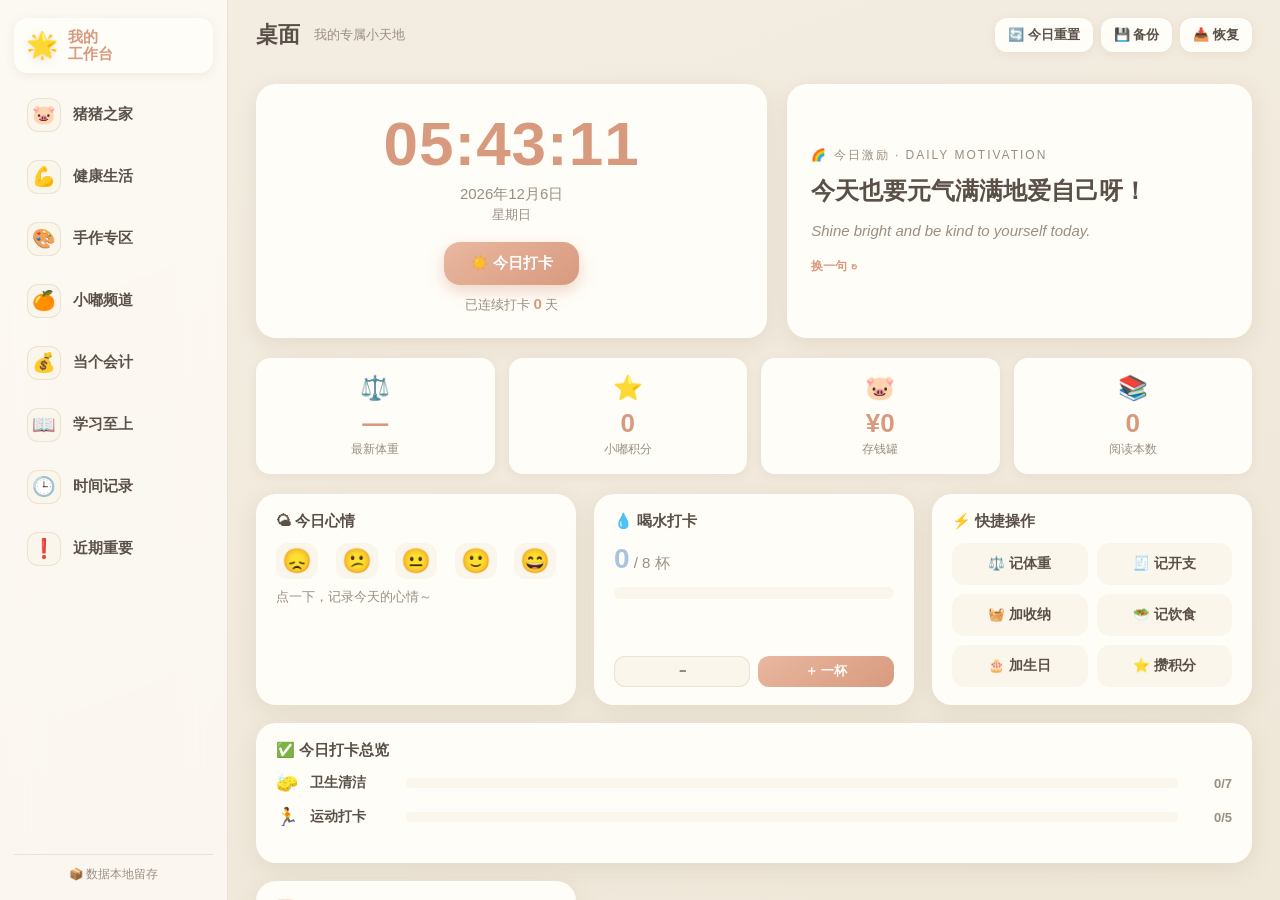
==== my-workbench-single.html @ 73cc26b5 "workbench site: deploy to GitHub Pages" ====
<!DOCTYPE html>
<html lang="zh-CN">
<head>
  <meta charset="UTF-8" />
  <meta name="viewport" content="width=device-width, initial-scale=1.0" />
  <title>我的专属工作台</title>
  <meta name="theme-color" content="#E9B7A0" />
  <meta name="apple-mobile-web-app-capable" content="yes" />
  <meta name="mobile-web-app-capable" content="yes" />
  <meta name="apple-mobile-web-app-status-bar-style" content="default" />
  <meta name="apple-mobile-web-app-title" content="工作台" />
  <link rel="icon" href="[data-uri]" />
  <link rel="apple-touch-icon" href="[data-uri]" />
  <link rel="manifest" href="data:application/manifest+json,%7B%22name%22%3A%20%22%E6%88%91%E7%9A%84%E4%B8%93%E5%B1%9E%E5%B7%A5%E4%BD%9C%E5%8F%B0%22%2C%20%22short_name%22%3A%20%22%E5%B7%A5%E4%BD%9C%E5%8F%B0%22%2C%20%22description%22%3A%20%22%E7%8C%AA%E7%8C%AA%E4%B9%8B%E5%AE%B6%20%C2%B7%20%E5%81%A5%E5%BA%B7%E7%94%9F%E6%B4%BB%20%C2%B7%20%E5%B0%8F%E5%98%9F%E9%A2%91%E9%81%93%20%C2%B7%20%E5%BD%93%E4%B8%AA%E4%BC%9A%E8%AE%A1%20%C2%B7%20%E5%AD%A6%E4%B9%A0%E8%87%B3%E4%B8%8A%20%C2%B7%20%E6%97%B6%E9%97%B4%E8%AE%B0%E5%BD%95%20%C2%B7%20%E8%BF%91%E6%9C%9F%E9%87%8D%E8%A6%81%20%E2%80%94%E2%80%94%20%E4%B8%80%E4%B8%AA%E5%AE%8C%E5%85%A8%E6%9C%AC%E5%9C%B0%E7%95%99%E5%AD%98%E7%9A%84%E7%94%9F%E6%B4%BB%E5%B7%A5%E4%BD%9C%E5%8F%B0%22%2C%20%22lang%22%3A%20%22zh-CN%22%2C%20%22start_url%22%3A%20%22.%2F%22%2C%20%22scope%22%3A%20%22.%2F%22%2C%20%22display%22%3A%20%22standalone%22%2C%20%22background_color%22%3A%20%22%23F3EDE2%22%2C%20%22theme_color%22%3A%20%22%23E9B7A0%22%2C%20%22orientation%22%3A%20%22any%22%2C%20%22icons%22%3A%20%5B%7B%22src%22%3A%20%22data%3Aimage%2Fpng%3Bbase64%2CiVBORw0KGgoAAAANSUhEUgAAAMAAAADACAYAAABS3GwHAAAHLklEQVR4nO3du44cRRTG8TMrS6CRJUu8ABIp2ox4Y0e8hF%2BA1DwATnkBXoKI2DGZRYrECyAhoRWOlsD00tvbl7qcrqpzzv8XcVnPdHd9X1VNz%2Bz4IoO5%2F%2FD%2Bofcx4FzX27tL72OYdD0Qwg6RvoVo%2FsSEHntal6HZkxF85GpRhtOfgOCj1plFOO2BCT60nVEE9Qck%2BDibZhFutB5IhPCjDc2cqTSJ4KOX2tWgegUg%2FOipNn9VBSD8GEFNDosLQPgxktI8FhWA8GNEJbnMLgDhx8hy85lVAMIPC3JymlwAwg9LUvOaVADCD4tScntYAMIPy47yq%2FpRCMCa3QIw%2B8ODvRxvFoDww5OtPLMFQmirBWD2h0druWYFQGjPCsDsD8%2BW%2BWYFQGhPCsDsjwjmOWcFQGiPBWD2RyRT3lkBEBoFQGgXEbY%2FiIsVAKFRAIRGARAaBUBoN7wARmSsAAiNAiA0CoDQKABCowAIjQIgNAqA0ChApct9zOf2ggJUGCGAIxyDZRSg0Dx4PULY%2B%2Fm9oAAFRgzciMdkAQXINHLQRj62UVGADBYCZuEYR0IBElzuj4PVMngpx0IR0rzofQCj0whS6WM8XOuft%2FYxvKMAO0qCqznzrj1WbqApwT62QBt6h1%2FzOdgObaMAKzwGxuM5aaAAC56D4vncSlGAmQgBiXCOOSjAfyIFI9K5HqEAEjMQEc95TfgCRA5C5HOfhH0fgMH%2FZLoOUd8rCLkCEP7nol6TcAWIOtApIl6bUAWIOMC5ol2jMAWINrA1Il2rEAWINKBaolwz9wWIMpBniHDtXBcgwgCezfs1dFsA7wPXkudr6bIAngesF6%2FX1NU7wV4HaRQe3zV2swIQ%2FnY8XWsXBfA0IFZ4uebmC%2BBlICzycO1NF8DDAFhnfQzMFsD6hffE8liYvQu0difC8kBYwl0gwAk3BWD2b8fTtXZTAKCEiwJ4mpGs8HLNXRQAKGW%2BAF5mIos8XHvzBQBqUACEZroAHpZg66yPgekCALUoAEIzWwDrS68nlsfCbAEADWY%2FDdram3c%2FPP7zT2%2B%2F73gk2ywc42gu9x%2FeP%2FQ%2BiFwtl9x5qJZGCdkox2jxY9JsgRAaBdixN7Om%2FP8WLBzjyCgAQqMACM1cAVq%2BAD56ATnCi%2BCRjtHi%2BwHmCgBoMncbtNcsY%2BEe%2BwjHaO1WKAWAKmsFYAuE0CgAQqMACI0CIDQKgNAoAEKjAAiNAiA0CoDQKABCowAIzVwBrH3WJBKLY2OuAIAmvhalkb9%2B%2BzXr5199%2Fc1JR4I5CnCS3MAf%2FXkKcQ4KoKg29KmPTRn0mPuFmMlIvxhzZvD3jFQEiy%2BARVgBqvQK%2FvL5RyqCNdwFKtQ7%2FHMjHYs1ZrdAIuXboI9%2F%2FP527b9%2F9uVX747%2B7OhhS1kNas5%2FjdXtj0iwAmwN%2FNJWEEYP%2F2SrBLXnv4UCdJJagNSBX5oHwUr4J%2FMSaJz%2FHssFMP0aIOXClw7%2B%2FM9aC7%2FI%2F8escf57LIdfhLtAqn78%2BZcn%2F%2F7dt6%2BHflwY3wKJ7G%2BDama%2FuX%2F%2B%2FnN3K7AM6FJpYGsf9%2FOXX6ic%2F95WyPoKYHoLJNJ%2FAI5CmvozrR5XU%2B9rr8F8AYAaLgrQaybKmYFH%2BFlNHmZ%2FEScF2FL6xs7c0f5%2FZBrHrnENR%2BamAF5mJAs8XWs3BdhSM4NZnv0nNefgffYXcXAbdEnjtug08ClvgKXuwXNvhWo%2B7vSusMZHITzN%2FiIO3wh7uG6XYBpY7Q%2BDWVF7%2Ft7CL%2BJwBRDR%2FWUZjVWg1xthIrq%2FK0ABDNEqQc7ngEb8KIRWATyGX8RxAUT6lGAkhP%2BY67tAngeuFe%2FX0HUBRHQG0OLv3Gocs%2FfwiwQogBZLJbB0rL2FKIDWTGYhWOz787h%2BEbzU%2BvZoS9zuLBNiBZhoDuxIqwHhLxdqBZhof6ucl2%2BGixZ%2BkaAFmFgtAsHXE7oAIud9x6h2Gc7ackUOvwgFEJE2X7Q74t8PED38IhTg0UjfNt0C4f%2FE3cehS02B8F4Egv9UqNugKTwHxPO5lWIFWOFtNSD42yjADutFIPjHKEACa0Ug%2BOkoQIbRi0Dw81GAAvOg9S4Doa9DASotA3h2IQi8LgqgbC2gpaUg7OejAA0Q5HHdXG%2FvLr0PAuiFd4IRGgVAaBQAod2IiPA6ABFdb%2B8urAAIjQIgtMcCsA1CJFPeWQEQGgVAaE8KwDYIEcxzzgqA0J4VgFUAni3zzQqA0FYLwCoAj9ZyzQqA0DYLwCoAT7byvLsCUAJ4sJdjtkBw7WgSPywAqwA8S1oBKAEsSslt8haIEsCS1LxmvQagBLAgJ6fZL4IpAUaWm8%2Biu0CUACMqyWXxbVBKgJGU5rHqfQBKgBHU5FAlwPxNk%2BhBYwJWncEpAlrR2n2ofhSCLRFa0MzZaYFlNYC2MybY02dsioBaZ%2B4smm1ZKAJytdhSN9%2BzUwTsaf06suuLVsoAkb43T%2F4FhmOag%2Fd0eDwAAAAASUVORK5CYII%3D%22%2C%20%22sizes%22%3A%20%22192x192%22%2C%20%22type%22%3A%20%22image%2Fpng%22%2C%20%22purpose%22%3A%20%22any%22%7D%2C%20%7B%22src%22%3A%20%22data%3Aimage%2Fpng%3Bbase64%2CiVBORw0KGgoAAAANSUhEUgAAAgAAAAIACAYAAAD0eNT6AAAVmUlEQVR4nO3dO46lx3kG4GqCgIyBAQLegAClBDPGjBVpE96AUnoBZuoNeBOOHE%2BsbKBUgDYgQIDRsKJ2QB%2FyTM%2B5%2FJe6ft%2FzpJSm%2F1vV%2B1b9p%2Fu8FKb0%2Bunj2%2BhjAKjhw3c%2FvIw%2BBr7kpgwk5AEUhFFc9A4EPcA%2BSkF7LnADAh%2BgLoWgPhe0EqEP0I9CcJ4LeJDAB5iDMnCMi7aD0AeYmzKwnQu1geAHWI8y8JiLc4fQB4hDGfiSC%2FKO4AeISxH4lQvx%2FwQ%2FQB6KQPICIPQBcstcBFKeuOAH4FrGIpDuhIU%2FAPdkKgJpTlTwA7BVhiIQ%2FgQFPwBHRS4CYU9M8ANQQ9QSEPKkhD8AtUUrAqFORvAD0FqUIvDV6AOoRfgD0EOUvFm%2BxUS5EQCsZ%2BXdgKV3AIQ%2FACOtnEPLFoCVLzoAcayaR8ttXax6oQGIb6VXAkvtAAh%2FAGa2Uk4tUwBWuqgA5LVKXk2%2FVbHKhQSAa7O%2FDpj64IQ%2FAKubtQhM%2BwpA%2BAMQwax5NmUBmPViAcARM%2BbadAVgxosEAGfNlm9TFYDZLg4A1DRTzk1TAGa6KADQyix5N0UBmOViAEAPM%2BTe8AIww0UAgN5G59%2FQAjD65AFgpJE5OKwACH8AGJeHQwqA8AeAX43Ixe4FQPgDwJd652PXAiD8AeC%2BnjnZrQAIfwCYx%2FBfAwQAftVrwdylAFj9A8B2PXKzeQEQ%2FgCwX%2Bv8bFoAhD8AHNcyR30GAAASalYArP4B4LxWedqkAAh%2FAKinRa5WLwDCHwDqq52vPgMAAAlVLQBW%2FwDQTs2crVYAhD8AtFcrb70CAICEqhQAq38A6KdG7p4uAMIfAPo7m79eAQBAQqcKgNU%2FAIxzJoftAABAQocLgNU%2FAIx3NI%2FtAABAQocKgNU%2FAMzjSC7vLgDCHwDW5xUAAASwd4G%2BqwBY%2FQNADHYAACCIPQt1BQAAEtpcAGz%2FA8D8tua1HQAASGhTAbD6B4B1bMltOwAAkNDTAmD1DwDreZbfdgAAICEFAAASelgAbP8DwLoe5bgdAABI6G4BsPoHgPXdy3M7AACQkAIAAAndLAC2%2FwEgjlu5bgcAABJSAAAgIQUAABL6ogB4%2Fw8A8bzPdzsAAJCQAgAACX1WAGz%2FA0Bc1zlvBwAAElIAACAhBQAAEvqlAHj%[base64]%2FXGupQAOAkgdSfaw7nKQBw0Mvr8yASVMdtubauLxynAMABgmce7gUcowDATgJnPu4J7KcAwA6CZl7uDeyjAMBGRwNGMO3nWkN7CgBsIFjW4V7BNgoAPCFQ1uOewXMKADwgSNbl3sFjCgDcUTNAhNF2rjv0oQDADYIjDvcSblMA4B2BEY97Cl9SAOCKoIjLvYXPKQBQ%2BvxdeQH0XI974D7AzxQA0hMI%2BbjnoACQnCDIy70nu69HHwCMEjEAWp%2FT24e2%2F35vL6%2Fxzgm2UgBIaVT4nw2c0aXl2c9f8dyUALJSAEhndIhuscIx3nLvuGcPWCWAjBQAUpkxWGc8ptpuneNsgasEkI0CQBqzBO0sxzHajNdBCSATvwVACjOGDXPyrJCFAkB4JnT28syQgQJAaCZyjvLsEJ0CQFgmcM7yDBGZDwESjkmbmi7Pkw8HEo0dAEIR%2FrTi2SIaBYAwTNC05hkjEgWAEEzM9OJZIwoFgOWZkOnNM0cECgBLMxEzimeP1SkALMsEzGieQVamALAkEy%2Bz8CyyKgWA5ZhwmY1nkhUpACzFRMusPJusRgFgGSZYZucZZSUKAEswsbIKzyqr8F0ATM1kyop8fwArsAPAtIQ%2Fq%2FMMMzMFgCmZOInCs8ysFACmY8IkGs80M1IAmIqJkqg828xGAWAaJkii84wzEwWAKZgYycKzziwUAIYzIZKNZ54ZKAAMZSIkK88%2BoykADGMCJDtjgJEUAIYw8cHPjAVGUQDozoQHnzMmGMF3AdCNSQ7u8%2F0B9GYHgC6EP2xjrNCLAkBzJjTYx5ihBwWApkxkcIyxQ2sKAM2YwOAcY4iWFACaMHFBHcYSrSgAVGfCgrqMKVpQAKjKRAVtGFvUpgBQjQkK2jLGqEkBoAoTE%2FRhrFGLAsBpJiToy5ijBgWAU0xEMIaxx1m%2BC4BDTD4wnu8P4Aw7AOwm%2FGEuxiRHKADsYqKBORmb7KUAsJkJBuZmjLKHAsAmJhZYg7HKVgoAT5lQYC3GLFsoADxkIoE1Gbs8owBwlwkE1mYM84gCwE0mDojBWOYeBYAvmDAgFmOaWxQAPmOigJiMbd5TAPiFCQJiM8a55rsAMClAIr4%2FgAs7AMkJf8jJ2EcBSMwEALmZA3JTAJIy8IFSzAWZKQAJGfDANXNCTgpAMgY6cIu5IR%2B%2FBZDMmU%2F%2BmiBgfj7dz1Z2AAAgIQWATaz%[base64]%2F9%2B97%2F954%2F%2F1vFI2Mu9g%2B1eXj99fBt9ELRnW%2B%2B5R%2BHxnjCZi3tX19uH0UdAD14BJCD8n9sTIEf%2B97Tj3tVnzsjBDkACBvN9NcLAinIM964tuwDx2QEAgIQUANKqtRVsS7k%2F9w7OUwCCs%2F1%2FW%2B2JX5D04971Ye6ITwEAgIQUANJpteKzkmzPvYN6FAAASEgBCMw7POAMc0hsCgAAJKQAAEBCCgAAJKQAAEBCCgDptPr77%2F6ufHvuHdSjAATl07tADeaSuBQAUqq94rOC7Me9gzoUANKqNfELkP7cOzhPAQCAhF5eP318G30Q1Oe93T5H%[base64]%2FuAGowl8SlAABAQgoAACSkAABAQl%2BPPgCgvr%2F%2F%2BU9V%2F71vvv2%2B6r8HjKcAwKJqh%2FzRn6UcwJpeXj99fBt9ELTz8jr6CKihZ9jXoBTE4DcAYrMDABNaLfDfe3%2F8CgHMRwGASawe%2Bo9cn5syAHNQAGCgyKF%2FjzIAc%2FAZgAR8DmAuGUN%2FC2VgLt7%2Fx2cHADoR%2FI9dro8iAH0oANCY4N9HEYA%2BFABoRPCfowhAWz4DkITPAfQj%2BNtQBPrx%2Fj8HOwBQieBvy44A1OXLgKAC4d%2BPaw112AGAE4TRGHYD4Dw7AEl4p1ef8B%2FPPajPXJGHAgAHCJ55uBdwjFcATOkff%2F3Lj1v%2Bd7%2F57e9%2Ban0s14TNnEa9Epj1OYUt%2FBpgMrP%2BOuDWifSZlhOt8F9DyxKwwnN6hu3%2FXBSAZGYqALUm03tqTrLCfy01S8BKz%2BlZCkAuPgPAEK0n1Zo%2FQ%2Fivp9Y9W%2Bk5hb3sACQ0chdg1GR3dJUl%2FNd2dCdgtee0Bqv%2FfOwA0M3Ilc6Rny3813fkHq72nMJRCgBdzDCx7TkG4R%2FHnnu52nMKZygACfXe6ptpQpvpWJjLTM9G72Ox%2FZ%2BTAkBTM02qF8%2BOyeo%2Fnmf3dMXnFM5SAGhm5gns3rEJ%2F7ju3dsVn1OoQQFIqvWW3woT1%2FtjFP7xvb%2FHKz6ntdn%2Bz8ufAoZB%2FuO%2F%2Fvvhf%2F%2FjH37f6UjaynKesBp%2FByC5Fn8TYIVV1bXf%2FPZ3P%2FVa%2FT8Lw3tWC8nZz%2FObb79f8jmt%2FW9a%2FefmFQB0cjQUz%2F5%2Fe8tynrA6OwDJ1d4BWG1VdfG%2F%2F%2FO3Zn%2BBrXaozbobsNJ5%2FtM%2F%2F8uSz2ntXQA7ALnZAUjOBNBWixXtjKvkLOcZibGPAgCNtAywmcIxy3lCNAoAVgIN9AiuGcIxy3lGY8xTigIAACkpAJRSrAhq6rliHbk6znKe0RjrXCgAUNGIoPIzgSMUAH5hZQCxGeNcUwCoqsVfK2ut5d8AYE4r3vMVxxZzUwD4jBXCcd7Hx%2F7ZqzO2eU8BoLqVViorrgSpY6V7v9KYYh0KAF%2BwUoBYjGluUQBoYoUVy0orQNpY4RlYYSyxJgWAm2qsGGaeuFaY%2BOlj5mehxhiy%2BuceBYC7opaAGY%2BJsWZ8JoQ%2FrSkANDfT5DrTsTCXmZ6NmY6FuBQAHqq1gphhQpvhGJjbDM9IrWOw%2BucZBYBuRk6uPX72H%2F%2Fw%2B9Y%2FYoqfHf08oz%2BncPH16ANgfm8fSnl5rfNvXSa4f%2Fz1Lz%2FW%2BRe3%2FTzYY%2FXn1OqfLewAsEntCaVHMD%2F6Gd98%2B33rH88iHj0Lo5%2FTI4Q%2FW728fvr4NvogWEOtXYBbaq209kymf%2F%2Fzn2r8yC%2F0%2FnO1o7bko5znnjI44jndSwFgKwWAXVqWgGtbJ9ozE2mrAlBKv3Ac%2BT6%2BlBjneWY3qMdzuofwZw%2BfAWCXmp8HeMS7e1Yw03Mq%2FNnLZwBIq%2BXnAHqszEev%2Fnsdw6yrf1idAsBuVhrbtAyuGcL%2FIst5zsyY5AgFgEOiTDitV4AtAmzGUFzxPKOs%2FqOMRfrzIUAO6%2FWBwNZafhjw2tkPzM0Y%2FLescp4KANnZAeCwKBNPryA4E2yrhH8pa5yn8Ac7AFQQYSeg1y7AtWcr5ZVC%2F5EZzzNCARD%2BnKUAUIUSwCqEP%2FzMKwAASEgBoIoIK5IIK0Mei3CPI4w15qAAUE2EiSlCQHBbhHsbYYwxDwWAqiJMUBGCgs9FuKcRxhZzUQCozkQFdRlTtKAA0MTqE1aEFSM%2FW%2F1erj6WmJcCAHesHhy4h%[base64]%2FKUIf%2BagADCNiCWgFEXgqIjBX4rwZx4KAFOJWgJKUQS2ihr8pQh%2F5qIAMCVFIB%2FBD30pAEwrcgm4yF4GIof%2BhfBnVgoAU8tQAi6ylIEMoX8h%2FJmZAsD0MpWAi2hlIFPoXwh%2FZqcAsISMJeDaaoUgY%2BBfE%2F6sQAFgKdmLwLVZSkH2sL8m%2BFmJAsBylIDnapcDIf%2Bc8Gc1CgBLUgKYifBnRV%2BPPgA44jLhKgKMJPhZmW8DZGkmYEbx7LE6OwAsz24APQl%2BorADQBgmZlrzjBGJHQBCsRtAC4KfiOwAEJIJm1o8S0RlB4Cw7AZwhuAnOgWA8BQB9hD8ZOEVAGmY2HnGM0ImdgBIxW4Atwh%2BMlIASEkRoBTBT24KAKkpAjkJflAAoJSiCGQh%2BOFXCgBcUQRiEvzwJQUAbrgODGVgTUIfHlMA4Am7AmsR%2FLCNAgAb2RWYl9CH%2FRQAOMCuwBwEPxynAMAJdgX6E%2FpQhwIAlSgD7Qh9qE8BgAaUgfOEPrT1Ukopr58%2Bvo0%2BEMhCIbhN4ENfdgCgs%[base64]%[base64]%2BTHQAlAADqaZGrzV4BKAEAcF6rPPUZAACYVMvFdNMCYBcAAObUfAdACQCA%2FVrnZ5dXAEoAAGzXIze7fQZACQCA53rlpQ8BAsAkei6WuxYAuwAAMIfuOwBKAAB8qXc%2BDnkFoAQAwK9G5OKwzwAoAQAwLg%2BHfghQCQAgs5E5OPy3AJQAADIanX%2FDC0Ap4y8CAPQ0Q%2B5NUQBKmeNiAEBrs%2BTdNAWglHkuCgC0MFPOTVUASpnr4gBALbPl23QFoJT5LhIAnDFjrk13QNdeP318G30MAHDUjMF%2FMe2BXVMEAFjNzOFfyqSvAN6b%2FSICwLUVcmuJAlDKGhcTAFbJqyUO8prXAQDMaJXgv1jqYK8pAgDMYrXwL2WhVwDvrXixAYhn1Txa8qCv2QkAYIRVg%2F9i6YO%2FpggA0Mvq4V9KoAJQihIAQFsRgv8izIlcUwQAqC1S%2BJcStACUogQAUEe04L8IeVLXFAEAjooa%2FqUkKAAXigAAW0UO%2FovwJ%2FieIgDAPRmC%2FyLNib6nCABwkSn4L9Kd8HuKAEBeGYP%2FIu2Jv6cIAOSROfgv0l%2BA9xQBgLgE%2F69ciDsUAYAYhP5tLsoGygDAegT%2FYy7ODooAwNyE%2FnYu1EHKAMAchP4xLlolCgFAP0L%2FPBewAWUAoC6BX58L2oFCALCPwG%2FPBR5IMQAQ9qP8H2PtrLP%2Fc4C1AAAAAElFTkSuQmCC%22%2C%20%22sizes%22%3A%20%22512x512%22%2C%20%22type%22%3A%20%22image%2Fpng%22%2C%20%22purpose%22%3A%20%22any%22%7D%2C%20%7B%22src%22%3A%20%22data%3Aimage%2Fpng%3Bbase64%2CiVBORw0KGgoAAAANSUhEUgAAAgAAAAIACAYAAAD0eNT6AAASNElEQVR4nO3dP47kyJnGYZbQgBaNBQbQBQTIHXcOIUuX2AvIHR1A4%2B4FdAlZa7ctryFXgC4gQMCisLJKRiNns6vzD5MZQUZ87%[base64]%2Bdn6%2BcJ2AgA2MHjG4VzANgIAHmTgjMc5gccJAHiAQTMu5wYeIwBgpa0DxmB6nJ819CcAYAWDZR7OFawjAOAOA2U%2BzhncJwDgBoNkXs4d3CYA4IqWA8QwWs%2FPHfYhAOACg6MO5xIuEwDwjoFRj3MK3xIAcMagqMu5ha8JAFj2%2Bb3yBtB9e5wD5wG%2BEADEMxDyOOcgAAhnEORy7kn34egDgKNUHAC9X9Pbx75ff28vr%2FVeE6wlAIh01PB%2FduAcHS33vv%2BMr00EkEoAEOfoIbrGDMd4ybXjHn3AigASCQCijDhYRzym1i69xtEGrgggjQAgxiiDdpTjONqIPwcRQBL%2FCoAIIw4bxuRaIYUAoDwLOo9yzZBAAFCahZytXDtUJwAoywLOs1xDVOZDgJRj0aal0%2FXkw4FUYweAUgx%2FenFtUY0AoAwLNL25xqhEAFCChZm9uNaoQgAwPQsye3PNUYEAYGoWYo7i2mN2AoBpWYA5mmuQmQkApmThZRSuRWYlAJiOBZfRuCaZkQBgKhZaRuXaZDYCgGlYYBmda5SZCACmYGFlFq5VZuFvATA0iykz8vcDmIEdAIZl%2BDM71zAjEwAMycJJFa5lRiUAGI4Fk2pc04xIADAUCyVVubYZjQBgGBZIqnONMxIBwBAsjKRwrTMKAcDhLIikcc0zAgHAoSyEpHLtczQBwGEsgKRzD3AkAcAhLHzwhXuBowgAdmfBg6%2B5JziCvwXAbixycJ2%2FH8De7ACwC8Mf1nGvsBcBQHcWNHiMe4Y9CAC6spDBNu4dehMAdGMBg%2Be4h%2BhJANCFhQvacC%2FRiwCgOQsWtOWeogcBQFMWKujDvUVrAoBmLFDQl3uMlgQATViYYB%2FuNVoRADzNggT7cs%2FRggDgKRYiOIZ7j2f5WwBsYvGB4%2Fn7ATzDDgAPM%2FxhLO5JthAAPMRCA2Nyb%2FIoAcBqFhgYm3uURwgAVrGwwBzcq6wlALjLggJzcc%2ByhgDgJgsJzMm9yz0CgKssIDA39zC3CAAusnBADe5lrhEAfMOCAbW4p7lEAPAVCwXU5N7mPQHAzywQUJt7nHP%2BFgAWBQji7wdwYgcgnOEPmdz7CIBgFgDIZg3IJgBCufGBZbEWJBMAgdzwwDlrQiYBEMaNDlxibcjjXwGEeeaTvxYIGJ9P97OWHQAACCQAWMXTP8zBvcpaAoC7LCgwF%[base64]%2BCcNSGTAACAQAIAAAIJgDC2%2BoBLrA15BAAABBIAABBIAASxxQfcYo3IIgAAIJAAAIBAAiCErT1gDWtFDgEAAIE%2BHH0AMJr%2F%2BumPV%2F%2Fbn378w45HwqOcO1jv5fXzp7ejD4L%2BbOvdd2t4vGeYjMW5a%2Bvt49FHwB68BRDA8L%2FvkQGy5X9PP85de9aMDHYAAriZr2sxDDxRHsO568suQH12AAAgkAAgVqutYFvK%2B3Pu4HkCoDjb%2F5e1XvgNkv04d%2FuwdtQnAAAgkAAgTq8nPk%2BS%2FTl30I4AAIBAAqAw7%2BEBz7CG1CYAACCQAACAQAIAAAIJAAAIJACI0%2Bv3v%2Fu98v05d9COACjKp3eBFqwldQkAIrV%2B4vMEuR%2FnDtoQAMRqtfAbIPtz7uB5AgAAAr28fv70dvRB0J737R6z5XfBe3ocg3PX39vHo4%2BAHuwAwPL4QDBAxuHcwTZ2AIqyA7DdrSdKw2Nszl0fdgBqEgBFCQCgFQFQk7cAACCQACjI0z%2FQkjWlJgEAAIEEAAAEEgAAEEgAAEAgAQAAgQQAAAQSAAAQSAAAQCABAACBBAAABBIAABBIAABAIAEAAIEEAAAEEgAAEEgAAEAgAQAAgQQAAAQSAAAQSAAAQCABAACBBAAABBIABb19PPoIgEqsKTUJAAAIJAAAIJAAAIBAAgAAAgkAAAgkAAAgkAAAgEACAAACCYCi%2FOIOoAVrSV0CAAACCQAACCQAACDQh6MPAGjvn3%2F9S9Ov9933PzT9esDxBABMqvWQ3%2Fq9xAHM6eX186e3ow%2BCfl5ejz4CWthz2LcgCmrwLwBqswMAA5pt4L%2F3%2FvgFAYxHAMAgZh%2F6t5y%2FNjEAYxAAcKDKQ%2F8aMQBj8BmAAD4HMJbEob%2BGGBiL9%2F%2FrswMAOzH4bzv9fIQA7EMAQGcG%2F2OEAOxDAEAnBv9zhAD05TMAIXwOYD8Gfx9CYD%2Fe%2F89gBwAaMfj7siMAbfljQNCA4b8fP2toww4APMEwOobdAHieHYAQ3tNrz%2FA%2FnnPQnrUihwCADQyecTgXsI23ABjSv%2F7%2Btx%2FX%2FO9%2B%2Bevf%2FNT7WM4ZNmM66i2BUa9TWMM%2FAwwz6j8HXLuQ3tNzoTX859AzAma4Tp9h%2Bz%2BLAAgzUgC0WkyvabnIGv5zaRkBM12nzxIAWXwGgEP0XlRbfg%2FDfz6tztlM1yk8yg5AoCN3AY5a7LY%2BZRn%2Bc9u6EzDbddqCp%2F88dgDYzZFPOlu%2Bt%2BE%2Fvy3ncLbrFLYSAOxihIXtkWMw%2FOt45FzOdp3CMwRAoL23%2BkZa0EY6FsYy0rWx97HY%2Fs8kAOhqpEX15N4xefqv5945nfE6hWcJALoZeQG7dmyGf13Xzu2M1ym0IABC9d7ym2Hhen%2BMhn9978%2FxjNdpa7b%2Fc%2FlVwHCQ%2F%2F7z%2F9z877%2F%2F3W93OpK%2BUl4nzMbvAQjX43cCzPBUde6Xv%2F7NT3s9%2Fd8bhtfMNiRHf53fff%2FDlNdp66%2Fp6T%2BbtwBgJ1uH4rP%2F372lvE6YnR2AcK13AGZ7qjr5v%2F%2F9R7ffwNZ6qI26GzDT6%2FyP%2F%2FzVlNdp610AOwDZ7ACEswD01eOJdsSn5JTXWYl7HwEAnfQcYCMNx5TXCdUIADwJdLDH4BphOKa8zmrc8yyLAACASAKAZVk8EbS05xPrkU%2FHKa%2BzGvc6JwIAGjpiUPmewBYCgJ95MoDa3OOcEwA01eO3lfXW83cAMKYZz%2FmM9xZjEwB8xRPCdt6Pr%2F29Z%2Bfe5j0BQHMzPanM%2BCRIGzOd%2B5nuKeYhAPiGJwWoxT3NJQKALmZ4YpnpCZA%2BZrgGZriXmJMA4KIWTwwjL1wzLPzsY%2BRrocU95OmfawQAV1WNgBGPiWONeE0Y%2FvQmAOhupMV1pGNhLCNdGyMdC3UJAG5q9QQxwoI2wjEwthGukVbH4OmfewQAuzlycd3je%2F%2F%2Bd7%2Ft%2FS2G%2BN7VX2f16xROPhx9AIzv7eOyvLy2%2BVqnBe5ff%2F%2Fbj22%2B4rrvB4%2BY%2FTr19M8adgBYpfWCssdgvvU9vvv%2Bh97fnkncuhaOvk63MPxZ6%2BX186e3ow%2BCObTaBbik1ZPWI4vpP%2F%2F6lxbf8ht7%2F7rao7bkq7zOR2LwiOv0UQKAtQQAD%2BkZAefWLrTPLKS9AmBZ9huOR74fvyw1Xuczu0F7XKePMPx5hM8A8JCWnwe4xXv3zGCk69Tw51E%2BA0Csnp8D2OPJ%2FOin%2F72OYdSnf5idAOBhnjTW6Tm4Rhj%2BJymvc2TuSbYQAGxSZcHp%2FQTYY4CNOBRnfJ1Vnv6r3Ivsz4cA2WyvDwT21vPDgOee%2FcDciIP%2FkllepwAgnR0ANquy8Ow1CJ4ZbLMM%2F2WZ43Ua%2FmAHgAYq7ATstQtw7t6T8kxD%2F5YRX2eFADD8eZYAoAkRwCwMf%[base64]%2FM2BZ%2FN2A0VQY%2FMti%2BLMvOwDsqsoCV2XgVFDlXFS5N5iHAGB3VRa6KoNnZlXOQZV7grl4C4DDVHk7YFm8JbC3KoN%2FWQx%2FjmMHgMNUWvgqDaTRVfpZV7oHmI8dAA5XaSdgWewG9FJp8C%2BL4c%2FxBABDqBYByyIEWqk2%2BJfF8GcMAoBhVIyAZRECW1Uc%2FMti%2BDMOAcBQqkbAsgiBtaoO%2FmUx%2FBmLAGBIQiCPwQ%2F7EgAMq3IEnKTHQOWhf2L4MyoBwNASIuAkJQYShv6J4c%2FIBADDS4qAk2oxkDT0Twx%2FRicAmEJiBJybLQgSB%2F45w58ZCACmkh4C50aJgvRhf87gZyYCgOmIgPtax4Ehf5%2Fhz2wEAFMSAYzE8GdGH44%2BANjitOAKAY5k8DMzfw2QqVmAOYprj9nZAWB6dgPYk8FPFXYAKMPCTG%2BuMSqxA0ApdgPoweCnIjsAlGTBphXXElXZAaAsuwE8w%2BCnOgFAeUKARxj8pPAWADEs7NzjGiGJHQCi2A3gEoOfRAKASEKAZTH4ySYAiCYEMhn8IABgWRYhkMLgh%2F8nAOCMEKjJ4IdvCQC44HxgiIE5GfpwmwCAO%2BwKzMXgh3UEAKxkV2Bchj48TgDABnYFxmDww3YCAJ5gV2B%2Fhj60IQCgETHQj6EP7QkA6EAMPM%2FQh74EAHT2fpAJgssMfNiXAICdCYIvDHw4lgCAg10ahNWiwLCH8QgAGNC1gTl6GBj0MA8BABO5N2B7B4IBD3UIACjEgAbW%[base64]%2BjdYGJyUw%2FBYrwAAAABJRU5ErkJggg%3D%3D%22%2C%20%22sizes%22%3A%20%22512x512%22%2C%20%22type%22%3A%20%22image%2Fpng%22%2C%20%22purpose%22%3A%20%22maskable%22%7D%5D%7D" />
  <style>/* ===== 米色 iOS 风格 全局 ===== */
:root{
  --bg:#F3EDE2;
  --bg2:#EFE7D8;
  --card:#FFFDF8;
  --card-soft:#FBF6EC;
  --ink:#5A5048;
  --ink-soft:#9A8E80;
  --line:#ECE3D3;
  --peach:#E9B7A0;
  --peach-deep:#D89A7E;
  --sage:#A9C0A0;
  --pink:#F2C6C2;
  --gold:#E6C277;
  --blue:#A9C4DD;
  --shadow:0 6px 22px rgba(155,134,108,.16);
  --shadow-sm:0 2px 10px rgba(155,134,108,.12);
  --radius:20px;
  --radius-sm:14px;
}
*{box-sizing:border-box;margin:0;padding:0;}
html,body{height:100%;}
body{
  font-family:-apple-system,BlinkMacSystemFont,"PingFang SC","Helvetica Neue","Segoe UI",sans-serif;
  background:linear-gradient(160deg,var(--bg),var(--bg2));
  color:var(--ink);
  -webkit-font-smoothing:antialiased;
  overflow:hidden;
}
button{font-family:inherit;cursor:pointer;border:none;background:none;color:inherit;}
input,textarea,select{font-family:inherit;color:var(--ink);}

.app{display:flex;height:100vh;}

/* ===== 侧边栏 ===== */
.sidebar{
  width:228px;flex-shrink:0;
  background:rgba(255,253,248,.72);
  backdrop-filter:blur(20px);-webkit-backdrop-filter:blur(20px);
  border-right:1px solid var(--line);
  display:flex;flex-direction:column;
  padding:18px 14px;
}
.brand{
  display:flex;align-items:center;gap:10px;
  padding:10px 12px;margin-bottom:14px;
  background:var(--card);border-radius:var(--radius-sm);
  box-shadow:var(--shadow-sm);cursor:pointer;transition:.2s;
}
.brand:hover{transform:translateY(-1px);}
.brand-logo{font-size:26px;filter:drop-shadow(0 2px 4px rgba(0,0,0,.1));}
.brand-text{font-weight:700;font-size:15px;line-height:1.15;color:var(--peach-deep);}

.nav{display:flex;flex-direction:column;gap:6px;flex:1;overflow-y:auto;}
.nav-item{
  display:flex;align-items:center;gap:12px;
  padding:11px 13px;border-radius:14px;
  font-size:14.5px;font-weight:600;color:var(--ink);
  transition:.18s;position:relative;
}
.nav-item .nav-ico{
  width:34px;height:34px;flex-shrink:0;border-radius:11px;
  display:grid;place-items:center;font-size:19px;
  background:var(--card-soft);box-shadow:inset 0 0 0 1px var(--line);
}
.nav-item:hover{background:var(--card);}
.nav-item.active{background:var(--card);box-shadow:var(--shadow-sm);color:var(--peach-deep);}
.nav-item.active .nav-ico{background:linear-gradient(145deg,#FBE3D6,#F6D3C2);box-shadow:0 3px 8px rgba(216,154,126,.3);}
.nav-item .nav-label{flex:1;white-space:nowrap;overflow:hidden;text-overflow:ellipsis;}
.nav-badge{
  position:absolute;top:6px;right:8px;min-width:16px;height:16px;padding:0 4px;
  background:var(--pink);color:#fff;border-radius:9px;font-size:10px;font-weight:700;
  display:grid;place-items:center;
}
.sidebar-footer{margin-top:10px;padding-top:12px;border-top:1px solid var(--line);}
.data-tip{font-size:11.5px;color:var(--ink-soft);text-align:center;}

/* ===== 主区 ===== */
.main{flex:1;display:flex;flex-direction:column;min-width:0;}
.topbar{
  display:flex;align-items:center;gap:14px;
  padding:18px 28px;
}
.topbar-title{font-size:22px;font-weight:750;color:var(--ink);}
.topbar-sub{font-size:13px;color:var(--ink-soft);}
.topbar-actions{margin-left:auto;display:flex;gap:8px;}
.icon-btn{
  padding:8px 13px;border-radius:12px;font-size:13px;font-weight:600;
  background:var(--card);box-shadow:var(--shadow-sm);transition:.18s;
}
.icon-btn:hover{transform:translateY(-1px);box-shadow:var(--shadow);}

.content{flex:1;overflow-y:auto;padding:6px 28px 36px;}

/* ===== 桌面首页 ===== */
.home-grid{display:grid;grid-template-columns:1.1fr 1fr;gap:20px;margin-top:8px;}
.home-card{
  background:var(--card);border-radius:var(--radius);box-shadow:var(--shadow);
  padding:24px;
}
.clock-card{display:flex;flex-direction:column;justify-content:center;align-items:center;text-align:center;}
.clock-time{font-size:62px;font-weight:800;letter-spacing:1px;color:var(--peach-deep);font-variant-numeric:tabular-nums;}
.clock-date{font-size:15px;color:var(--ink-soft);margin-top:6px;}
.clock-week{font-size:13px;color:var(--ink-soft);margin-top:2px;}
.checkin-area{margin-top:18px;display:flex;flex-direction:column;align-items:center;gap:10px;}
.checkin-btn{
  padding:12px 26px;border-radius:16px;font-size:15px;font-weight:700;color:#fff;
  background:linear-gradient(145deg,var(--peach),var(--peach-deep));
  box-shadow:0 6px 16px rgba(216,154,126,.4);transition:.2s;
}
.checkin-btn:hover{transform:translateY(-2px);}
.checkin-btn.done{background:linear-gradient(145deg,var(--sage),#8Fae84);box-shadow:0 6px 16px rgba(143,174,132,.4);}
.streak{font-size:13px;color:var(--ink-soft);}
.streak b{color:var(--peach-deep);font-size:15px;}

.quote-card{display:flex;flex-direction:column;justify-content:center;}
.quote-tag{font-size:12px;color:var(--ink-soft);letter-spacing:2px;margin-bottom:10px;}
.quote-zh{font-size:24px;font-weight:750;line-height:1.4;color:var(--ink);}
.quote-en{font-size:15px;color:var(--ink-soft);margin-top:12px;font-style:italic;line-height:1.5;}
.quote-change{margin-top:16px;align-self:flex-start;font-size:12px;color:var(--peach-deep);font-weight:600;}

.home-stats{display:grid;grid-template-columns:repeat(4,1fr);gap:14px;margin-top:20px;}
.stat{
  background:var(--card);border-radius:var(--radius-sm);box-shadow:var(--shadow-sm);
  padding:16px;text-align:center;
}
.stat .stat-ico{font-size:24px;}
.stat .stat-num{font-size:26px;font-weight:800;color:var(--peach-deep);margin-top:6px;}
.stat .stat-label{font-size:12px;color:var(--ink-soft);margin-top:2px;}

.upcoming{margin-top:20px;background:var(--card);border-radius:var(--radius);box-shadow:var(--shadow);padding:20px 24px;}
.upcoming h3{font-size:16px;margin-bottom:12px;color:var(--ink);}
.upcoming-item{display:flex;align-items:center;gap:12px;padding:10px 0;border-bottom:1px solid var(--line);}
.upcoming-item:last-child{border-bottom:none;}
.upcoming-item .ui-ico{font-size:20px;}
.upcoming-item .ui-name{flex:1;font-weight:600;}
.upcoming-item .ui-days{font-size:13px;color:var(--peach-deep);font-weight:700;}

/* ===== 模块网格 ===== */
.module-grid{display:grid;grid-template-columns:repeat(auto-fill,minmax(330px,1fr));gap:20px;margin-top:8px;}
.module{
  background:var(--card);border-radius:var(--radius);box-shadow:var(--shadow);
  padding:20px 22px;display:flex;flex-direction:column;min-height:200px;
}
.module-head{display:flex;align-items:center;gap:10px;margin-bottom:14px;}
.module-head .m-ico{font-size:22px;}
.module-head h2{font-size:17px;font-weight:750;}
.module-head .m-tag{margin-left:auto;font-size:11px;color:var(--ink-soft);background:var(--card-soft);padding:3px 9px;border-radius:9px;}

/* 通用小组件 */
.field{display:flex;gap:8px;margin-bottom:10px;}
.field input,.field textarea,.field select{
  flex:1;border:1px solid var(--line);background:var(--card-soft);
  border-radius:11px;padding:10px 12px;font-size:14px;outline:none;transition:.15s;
}
.field input:focus,.field textarea:focus{border-color:var(--peach);background:#fff;}
.btn{
  padding:10px 16px;border-radius:11px;font-size:13.5px;font-weight:700;color:#fff;
  background:linear-gradient(145deg,var(--peach),var(--peach-deep));white-space:nowrap;transition:.18s;
}
.btn:hover{transform:translateY(-1px);}
.btn.ghost{background:var(--card-soft);color:var(--ink);box-shadow:inset 0 0 0 1px var(--line);}
.btn.sage{background:linear-gradient(145deg,var(--sage),#8Fae84);}
.btn.sm{padding:7px 12px;font-size:12.5px;}

.list{margin-top:6px;display:flex;flex-direction:column;gap:8px;overflow-y:auto;flex:1;}
.row{
  display:flex;align-items:center;gap:10px;padding:10px 12px;border-radius:12px;
  background:var(--card-soft);transition:.15s;
}
.row:hover{background:#fff;}
.row .row-main{flex:1;min-width:0;}
.row .row-title{font-weight:600;font-size:14px;}
.row .row-sub{font-size:12px;color:var(--ink-soft);margin-top:2px;}
.row .row-del{color:var(--ink-soft);font-size:18px;padding:2px 8px;border-radius:8px;}
.row .row-del:hover{color:#D9694E;background:rgba(217,105,78,.1);}
.row .row-edit{color:var(--ink-soft);font-size:15px;padding:2px 8px;border-radius:8px;}
.row .row-edit:hover{color:var(--peach-deep);background:rgba(216,154,126,.12);}
.empty{color:var(--ink-soft);font-size:13px;text-align:center;padding:24px 0;}

/* 搜索框（收纳记录专用） */
.search-box{display:flex;gap:8px;margin-bottom:6px;position:sticky;top:0;z-index:2;}
.search-box input{flex:1;border:1px solid var(--line);background:#fff;border-radius:12px;padding:11px 14px;font-size:14px;outline:none;box-shadow:var(--shadow-sm);}
.search-box input:focus{border-color:var(--peach);}
.search-result{
  margin:8px 0;padding:12px 14px;border-radius:12px;font-size:14px;
  background:linear-gradient(145deg,#FBEFE2,#F7E4D2);border:1px dashed var(--peach-deep);
}
.search-result b{color:var(--peach-deep);}
.search-result.none{background:var(--card-soft);border:1px dashed var(--line);color:var(--ink-soft);}

/* 打卡清单 */
.check-grid{display:grid;grid-template-columns:1fr 1fr;gap:10px;margin-top:4px;}
.check-item{
  display:flex;align-items:center;gap:10px;padding:12px 14px;border-radius:13px;
  background:var(--card-soft);cursor:pointer;transition:.15s;user-select:none;
}
.check-item:hover{background:#fff;}
.check-item .box{
  width:24px;height:24px;border-radius:8px;border:2px solid var(--peach);flex-shrink:0;
  display:grid;place-items:center;font-size:15px;color:#fff;background:transparent;transition:.15s;
}
.check-item.on .box{background:var(--peach);}
.check-item.on .ci-text{color:var(--ink-soft);text-decoration:line-through;}
.ci-text{font-size:14px;font-weight:600;}

/* 体重图表 */
.chart{width:100%;height:150px;margin-top:8px;}
.weight-inputs{display:flex;gap:8px;margin-bottom:8px;}
.weight-stat{display:flex;gap:18px;margin-top:10px;font-size:13px;color:var(--ink-soft);}
.weight-stat b{color:var(--peach-deep);font-size:16px;}

/* 日期模块 */
.date-grid{display:flex;flex-direction:column;gap:8px;}

/* 积分 */
.points-big{font-size:40px;font-weight:800;color:var(--gold);text-align:center;margin:8px 0;}
.points-actions{display:flex;gap:8px;justify-content:center;margin-top:8px;}

/* 加密 */
.secure-lock{text-align:center;padding:10px 0;}
.secure-lock input{width:100%;border:1px solid var(--line);background:var(--card-soft);border-radius:11px;padding:11px 12px;font-size:14px;outline:none;margin:8px 0;text-align:center;}
.secure-body textarea{width:100%;min-height:140px;border:1px solid var(--line);background:var(--card-soft);border-radius:12px;padding:12px;font-size:14px;outline:none;resize:vertical;}

/* 弹窗 */
.modal-mask{position:fixed;inset:0;background:rgba(90,80,72,.35);backdrop-filter:blur(4px);display:grid;place-items:center;z-index:99;}
.modal-mask[hidden]{display:none;}
.modal{background:var(--card);border-radius:var(--radius);box-shadow:var(--shadow);padding:24px;width:min(440px,92vw);max-height:86vh;overflow-y:auto;}
.modal h3{font-size:18px;margin-bottom:14px;}
.modal .field{flex-direction:column;gap:6px;}
.modal label{font-size:13px;color:var(--ink-soft);}

/* ===== 手作专区 ===== */
.craft-cats{display:grid;grid-template-columns:1fr 1fr;gap:16px;margin-top:6px;}
.craft-cat{display:flex;align-items:center;gap:12px;background:var(--card);border-radius:var(--radius);box-shadow:var(--shadow);padding:18px 20px;cursor:pointer;transition:.18s;}
.craft-cat:hover{transform:translateY(-2px);}
.cc-ico{font-size:34px;line-height:1;}
.cc-body{flex:1;min-width:0;}
.cc-name{font-size:16px;font-weight:750;color:var(--ink);}
.cc-desc{font-size:12.5px;color:var(--ink-soft);margin-top:2px;}
.cc-count{font-size:12px;color:var(--peach-deep);font-weight:700;background:var(--card-soft);padding:4px 10px;border-radius:20px;white-space:nowrap;}
.craft-head{display:flex;align-items:center;gap:10px;margin:4px 0 14px;}
.craft-head-title{font-size:17px;font-weight:750;flex:1;}
.craft-parse{background:var(--card);border-radius:var(--radius);box-shadow:var(--shadow);padding:18px 20px;margin-top:22px;}
.craft-tip{font-size:12.5px;color:var(--ink-soft);margin:6px 0 12px;line-height:1.6;}
.parse-msg{font-size:13px;color:var(--peach-deep);min-height:18px;margin:8px 0;}
.parse-msg:empty{margin:0;}
.parse-result{margin-top:4px;}
.pr-row{display:flex;gap:10px;align-items:baseline;margin-bottom:8px;}
.pr-k{font-size:12.5px;color:var(--ink-soft);min-width:64px;flex-shrink:0;}
.pr-v{font-size:15px;font-weight:700;color:var(--ink);}
.pr-block{margin:12px 0;}
.pr-list{margin:6px 0 0;padding-left:20px;font-size:13.5px;color:var(--ink);line-height:1.8;}
.pr-list li{margin-bottom:2px;}
.pr-list .empty{list-style:none;margin-left:-20px;color:var(--ink-soft);}
/* 三段式按钮：取消 / 添加 / 编辑 */
.tri-actions{display:flex;justify-content:space-between;gap:10px;margin-top:18px;}
.tri-actions .btn{flex:1;}
.btn.outline{background:#fff;border:1.5px solid var(--peach);color:var(--peach-deep);box-shadow:none;}
.btn.outline:hover{background:var(--card-soft);}
/* 分段选择（食品 / 手工） */
.seg{display:flex;gap:8px;}
.seg-btn{flex:1;padding:9px;border-radius:12px;border:1.5px solid var(--line);background:var(--card-soft);font-size:13.5px;font-weight:600;color:var(--ink-soft);cursor:pointer;transition:.15s;}
.seg-btn.on{background:linear-gradient(145deg,#FBE3D6,#F6D3C2);border-color:var(--peach);color:var(--peach-deep);}
/* 键值行（材料 / 步骤编辑） */
.kv-row{display:flex;gap:8px;align-items:center;margin-bottom:8px;}
.kv-row input.kv-k{flex:1 1 auto;min-width:0;}
.kv-row input.kv-v{flex:0 0 108px;width:108px;}
.kv-row input.kv-k.wide{flex:1 1 auto;}
.kv-del{flex:0 0 30px;width:30px;height:30px;border-radius:9px;border:none;background:var(--card-soft);color:#C98A78;font-size:14px;cursor:pointer;}
.kv-del:hover{background:#f3d9cf;}
.modal-actions{display:flex;gap:10px;justify-content:flex-end;margin-top:16px;}

/* 滚动条 */
::-webkit-scrollbar{width:8px;height:8px;}
::-webkit-scrollbar-thumb{background:var(--line);border-radius:8px;}
::-webkit-scrollbar-thumb:hover{background:var(--peach);}

/* ===== 移动端：抽屉式导航 ===== */
.hamburger{display:none;font-size:20px;line-height:1;padding:8px 12px;border-radius:11px;background:var(--card);box-shadow:var(--shadow-sm);margin-right:6px;}
.sidebar-mask{display:none;}

/* ===== 桌面小组件 ===== */
.widget-grid{display:grid;grid-template-columns:repeat(auto-fill,minmax(248px,1fr));gap:18px;margin-top:20px;}
.widget{
  background:var(--card);border-radius:var(--radius);box-shadow:var(--shadow);
  padding:18px 20px;display:flex;flex-direction:column;min-height:140px;
}
.widget.wide{grid-column:1 / -1;}
.w-head{font-size:15px;font-weight:750;margin-bottom:12px;color:var(--ink);}
.w-sub{font-size:12.5px;color:var(--ink-soft);margin-top:10px;}

/* 今日心情 */
.mood-row{display:flex;gap:8px;justify-content:space-between;}
.mood-btn{font-size:24px;padding:6px;border-radius:12px;background:var(--card-soft);transition:.15s;line-height:1;}
.mood-btn:hover{transform:translateY(-2px);background:#fff;}
.mood-btn.on{background:linear-gradient(145deg,#FBE3D6,#F6D3C2);box-shadow:0 3px 8px rgba(216,154,126,.3);transform:translateY(-2px);}

/* 喝水打卡 */
.water-num{font-size:15px;color:var(--ink-soft);}
.water-num b{font-size:28px;font-weight:800;color:var(--blue);}
.water-bar{height:12px;border-radius:8px;background:var(--card-soft);overflow:hidden;margin:12px 0;}
.water-fill{height:100%;border-radius:8px;background:linear-gradient(90deg,#Bcd8ee,#A9C4DD);transition:width .3s;}
.water-btns{display:flex;gap:8px;margin-top:auto;}
.water-btns .btn{flex:1;}

/* 快捷操作 */
.quick-grid{display:grid;grid-template-columns:1fr 1fr;gap:9px;}
.quick-btn{
  display:flex;align-items:center;gap:6px;justify-content:center;
  padding:12px 8px;border-radius:13px;background:var(--card-soft);
  font-size:13.5px;font-weight:600;transition:.15s;
}
.quick-btn:hover{background:#fff;transform:translateY(-1px);box-shadow:var(--shadow-sm);}

/* 今日打卡总览 */
.check-overview{display:flex;flex-direction:column;gap:12px;}
.co-row{display:flex;align-items:center;gap:12px;}
.co-ico{font-size:18px;}
.co-name{width:84px;font-size:13.5px;font-weight:600;flex-shrink:0;}
.co-bar{flex:1;height:10px;border-radius:6px;background:var(--card-soft);overflow:hidden;}
.co-fill{display:block;height:100%;border-radius:6px;background:linear-gradient(90deg,var(--sage),#8Fae84);transition:width .3s;}
.co-num{font-size:13px;color:var(--ink-soft);font-weight:700;width:42px;text-align:right;}

/* 迷你月历 */
.cal-wk{display:grid;grid-template-columns:repeat(7,1fr);gap:4px;margin-bottom:6px;}
.cal-wk span{text-align:center;font-size:11px;color:var(--ink-soft);}
.cal-grid{display:grid;grid-template-columns:repeat(7,1fr);gap:4px;}
.cal-cell{position:relative;text-align:center;font-size:12.5px;padding:7px 0;border-radius:9px;color:var(--ink);}
.cal-cell.empty{visibility:hidden;}
.cal-cell.today{background:linear-gradient(145deg,#FBE3D6,#F6D3C2);color:var(--peach-deep);font-weight:800;}
.cal-cell.ev{font-weight:700;}
.cal-cell .dot{position:absolute;bottom:3px;left:50%;transform:translateX(-50%);width:5px;height:5px;border-radius:50%;background:var(--pink);}

@media(max-width:768px){
  .hamburger{display:inline-block;}
  /* 侧栏变抽屉 */
  .sidebar{
    position:fixed;left:0;top:0;bottom:0;width:250px;z-index:50;
    transform:translateX(-100%);transition:transform .25s ease;
    border-right:none;box-shadow:none;
  }
  .sidebar.open{transform:translateX(0);box-shadow:0 8px 28px rgba(0,0,0,.18);}
  .sidebar-mask{display:block;position:fixed;inset:0;background:rgba(90,80,72,.4);backdrop-filter:blur(3px);-webkit-backdrop-filter:blur(3px);z-index:49;opacity:0;pointer-events:none;transition:opacity .2s;}
  .sidebar.open ~ .sidebar-mask{opacity:1;pointer-events:auto;}
  .main{width:100%;}
  /* 顶栏紧凑 */
  .topbar{padding:12px 14px;flex-wrap:wrap;gap:8px;}
  .topbar-title{font-size:17px;}
  .topbar-sub{display:none;}
  .topbar-actions{gap:6px;}
  .icon-btn{padding:6px 10px;font-size:12px;}
  .content{padding:6px 14px 28px;}
  /* 桌面卡片 */
  .home-grid{grid-template-columns:1fr;gap:14px;}
  .home-card{padding:20px;}
  .clock-time{font-size:48px;}
  .quote-zh{font-size:20px;}
  .quote-en{font-size:13px;}
  .home-stats{grid-template-columns:repeat(2,1fr);gap:10px;}
  .stat{padding:14px 8px;}
  .stat .stat-num{font-size:22px;}
  /* 小组件/模块 */
  .widget-grid{grid-template-columns:1fr;gap:14px;}
  .module-grid{grid-template-columns:1fr;gap:14px;}
  .widget,.module{padding:16px 18px;}
  .quick-grid{grid-template-columns:1fr 1fr;}
  .co-name{width:72px;font-size:13px;}
  /* 手作专区 */
  .craft-cats{grid-template-columns:1fr;}
  .craft-cat{padding:16px 18px;}
  .tri-actions{margin-top:16px;}
  .tri-actions .btn{padding:9px 4px;font-size:13px;}
  /* 月历/弹窗 */
  .modal{width:min(420px,94vw);padding:18px;}
  .upcoming-item{padding:10px 0;}
}
@media(max-width:380px){
  .topbar-actions{flex-wrap:wrap;}
  .clock-time{font-size:40px;}
}
</style>
</head>
<body>
  <div class="app">
    <aside class="sidebar" id="sidebar">
      <div class="brand" id="brandBtn" title="返回桌面">
        <div class="brand-logo">🌟</div>
        <div class="brand-text">我的<br/>工作台</div>
      </div>
      <nav class="nav" id="nav"></nav>
      <div class="sidebar-footer"><div class="data-tip">📦 数据本地留存</div></div>
    </aside>
    <div class="sidebar-mask" id="sidebarMask"></div>
    <main class="main">
      <header class="topbar">
        <button class="hamburger" id="menuBtn" title="菜单">☰</button>
        <div class="topbar-title" id="topTitle">桌面</div>
        <div class="topbar-sub" id="topSub"></div>
        <div class="topbar-actions">
          <button class="icon-btn" id="resetTodayBtn" title="清空今日打卡/记录">🔄 今日重置</button>
          <button class="icon-btn" id="exportBtn" title="导出全部数据">💾 备份</button>
          <button class="icon-btn" id="importBtn" title="导入数据">📥 恢复</button>
          <input type="file" id="importFile" accept="application/json" hidden />
        </div>
      </header>
      <section class="content" id="content"></section>
    </main>
  </div>
  <div class="modal-mask" id="modalMask" hidden><div class="modal" id="modal"></div></div>
  <script>/* ========================================================================
   我的专属工作台  —  纯前端 / 本地存储 / 米色 iOS 风格
   所有数据保存在浏览器 localStorage，不上传任何服务器。
   ======================================================================== */
(function () {
  'use strict';

  const STORE_KEY = 'myWorkbench.v1';
  const todayStr = () => new Date().toISOString().slice(0, 10);

  /* ---------- 存储层 ---------- */
  let DB = load();
  function load() {
    try {
      const raw = localStorage.getItem(STORE_KEY);
      if (raw) return JSON.parse(raw);
    } catch (e) { }
    return { checkin: {}, modules: {}, quotes: {} };
  }
  function save() {
    try { localStorage.setItem(STORE_KEY, JSON.stringify(DB)); } catch (e) { alert('保存失败：' + e.message); }
  }
  const M = (id, def) => {
    if (!DB.modules[id]) DB.modules[id] = def || {};
    else if (def) for (const k in def) if (!(k in DB.modules[id])) DB.modules[id][k] = def[k]; // 仅补齐缺失字段，不覆盖已有数据
    return DB.modules[id];
  };
  const uid = () => Date.now().toString(36) + Math.random().toString(36).slice(2, 6);

  /* ---------- 每日激励语（每天自动更新） ---------- */
  const QUOTES = [
    { zh: '今天也要元气满满地爱自己呀！', en: 'Shine bright and be kind to yourself today.' },
    { zh: '小小的坚持，会变成大大的奇迹。', en: 'Small consistency becomes a big miracle.' },
    { zh: '你比昨天的自己更棒一点点。', en: 'You are a little better than yesterday.' },
    { zh: '把日子过成喜欢的样子。', en: 'Shape your days into the life you love.' },
    { zh: '慢慢来，比较快。', en: 'Slow down — that is actually faster.' },
    { zh: '认真生活的人，会被生活温柔以待。', en: 'Those who live with care are treated gently.' },
    { zh: '今天的努力，是明天的礼物。', en: 'Today’s effort is tomorrow’s gift.' },
    { zh: '保持热爱，奔赴山海。', en: 'Keep the passion, and head for the mountains and seas.' },
    { zh: '你值得世间所有的美好。', en: 'You deserve all the beauty in the world.' },
    { zh: '把平凡的一天，过得闪闪发光。', en: 'Make an ordinary day sparkle.' },
    { zh: '呼吸放慢，烦恼就小了。', en: 'Slow your breath and worries shrink.' },
    { zh: '每一步都算数。', en: 'Every single step counts.' },
    { zh: '温柔且有力量，是最好模样。', en: 'Gentle yet strong is the best version of you.' },
    { zh: '今天也要好好吃饭、好好睡觉。', en: 'Eat well and sleep well today.' },
    { zh: '开心不是目标，是生活方式。', en: 'Happiness is not a goal but a way of living.' },
    { zh: '你正在成为想要成为的人。', en: 'You are becoming who you want to be.' },
    { zh: '世界很忙，记得留点给自己。', en: 'The world is busy — save some time for yourself.' },
    { zh: '种一棵树最好的时间是现在。', en: 'The best time to plant a tree is now.' },
    { zh: '不慌不忙，自有光芒。', en: 'Take your time — your light is yours.' },
    { zh: '生活明朗，万物可爱。', en: 'Life is bright and everything is lovely.' }
  ];
  function dayOfYear(d) {
    const start = new Date(d.getFullYear(), 0, 0);
    return Math.floor((d - start) / 86400000);
  }
  function getTodayQuote() {
    const t = todayStr();
    if (!DB.quotes.date || DB.quotes.date !== t) {
      DB.quotes = { date: t, base: dayOfYear(new Date()) % QUOTES.length, offset: 0 };
      save();
    }
    const idx = (DB.quotes.base + (DB.quotes.offset || 0)) % QUOTES.length;
    return QUOTES[idx];
  }

  /* ---------- 导航与模块配置 ---------- */
  const SECTIONS = [
    {
      id: 'piggy', icon: '🐷', name: '猪猪之家', color: '#E9B7A0',
      modules: [
        { id: 'pig_secure', name: '加密内容', icon: '🔐', type: 'secureNote' },
        { id: 'pig_size', name: '尺寸数据', icon: '📏', type: 'list', tag: '累积',
          fields: [
            { key: 'item', label: '项目', placeholder: '如：腰围 / 臂长' },
            { key: 'value', label: '数值', placeholder: '如：68 cm' },
            { key: 'note', label: '备注', placeholder: '可选' }
          ] },
        { id: 'pig_storage', name: '收纳记录', icon: '🧺', type: 'storage', tag: '可搜索位置',
          fields: [
            { key: 'name', label: '物品名称', placeholder: '如：充电宝' },
            { key: 'loc', label: '存放位置', placeholder: '如：客厅左边抽屉第二层' },
            { key: 'note', label: '备注', placeholder: '可选' }
          ] },
        { id: 'pig_clean', name: '卫生清洁', icon: '🧽', type: 'checklist', tag: '每日重置',
          defaults: ['扫地', '拖地', '擦拭桌面', '清洗洗漱台', '整理床铺', '倒垃圾', '洗衣服'] }
      ]
    },
    {
      id: 'health', icon: '💪', name: '健康生活', color: '#A9C0A0',
      modules: [
        { id: 'h_weight', name: '每日体重', icon: '⚖️', type: 'weight', tag: '每日一条' },
        { id: 'h_exercise', name: '运动打卡', icon: '🏃', type: 'checklist', tag: '每日重置',
          defaults: ['跑步 / 快走', '拉伸', '核心训练', '喝水 8 杯', '早睡'] },
        { id: 'h_diet', name: '饮食记录', icon: '🥗', type: 'list', tag: '累积',
          fields: [
            { key: 'meal', label: '餐次', placeholder: '早 / 午 / 晚 / 加餐' },
            { key: 'food', label: '吃了什么', placeholder: '如：番茄鸡蛋面' },
            { key: 'kcal', label: '热量(kcal)', placeholder: '可选' }
          ] },
        { id: 'h_learn', name: '值得学习', icon: '💡', type: 'note', tag: '累积' }
      ]
    },
    {
      id: 'craft', icon: '🎨', name: '手作专区', color: '#E7B7C9', type: 'craft'
    },
    {
      id: 'du', icon: '🍊', name: '小嘟频道', color: '#E6C277',
      modules: [
        { id: 'd_grow', name: '成长记录', icon: '🌱', type: 'list', tag: '累积',
          fields: [
            { key: 'date', label: '日期', type: 'date' },
            { key: 'event', label: '成长事项', placeholder: '如：会叫妈妈了' },
            { key: 'note', label: '备注', placeholder: '可选' }
          ] },
        { id: 'd_eat', name: '吃饭饱饱', icon: '🍚', type: 'list', tag: '累积',
          fields: [
            { key: 'meal', label: '餐次', placeholder: '早 / 午 / 晚' },
            { key: 'food', label: '吃了什么', placeholder: '如：米粉 + 南瓜泥' },
            { key: 'note', label: '备注', placeholder: '可选' }
          ] },
        { id: 'd_read', name: '阅读记录', icon: '📚', type: 'list', tag: '累积',
          fields: [
            { key: 'book', label: '书名', placeholder: '如：猜猜我有多爱你' },
            { key: 'author', label: '作者', placeholder: '可选' },
            { key: 'note', label: '感想 / 进度', placeholder: '可选' }
          ] },
        { id: 'd_sport', name: '运动记录', icon: '⚽', type: 'list', tag: '累积',
          fields: [
            { key: 'sport', label: '运动', placeholder: '如：游泳' },
            { key: 'duration', label: '时长', placeholder: '如：30 分钟' },
            { key: 'note', label: '备注', placeholder: '可选' }
          ] },
        { id: 'd_plan', name: '学习计划', icon: '🎯', type: 'list', tag: '累积',
          fields: [
            { key: 'plan', label: '计划内容', placeholder: '如：认识 10 个汉字' },
            { key: 'due', label: '目标日期', type: 'date' },
            { key: 'status', label: '状态', type: 'select', options: ['进行中', '已完成', '搁置'] }
          ] },
        { id: 'd_points', name: '积分累计', icon: '⭐', type: 'points', tag: '累积', unit: '分' }
      ]
    },
    {
      id: 'account', icon: '💰', name: '当个会计', color: '#E6C277',
      modules: [
        { id: 'a_favor', name: '人情往来', icon: '🤝', type: 'list', tag: '累积',
          fields: [
            { key: 'who', label: '人物', placeholder: '如：表姐' },
            { key: 'event', label: '事项', placeholder: '如：生日红包' },
            { key: 'amount', label: '金额', placeholder: '数字' },
            { key: 'dir', label: '方向', type: 'select', options: ['借出', '借入', '送礼', '收礼'] }
          ] },
        { id: 'a_expense', name: '开支记录', icon: '🧾', type: 'list', tag: '累积',
          showTotal: true, amountKey: 'amount',
          fields: [
            { key: 'cat', label: '类别', placeholder: '如：餐饮 / 交通' },
            { key: 'amount', label: '金额', type: 'number', placeholder: '数字' },
            { key: 'note', label: '备注', placeholder: '可选' }
          ] },
        { id: 'a_save', name: '存钱罐罐', icon: '🐷', type: 'points', tag: '累积', unit: '元', money: true }
      ]
    },
    {
      id: 'study', icon: '📖', name: '学习至上', color: '#A9C4DD',
      modules: [
        { id: 's_parent', name: '育儿学习', icon: '👶', type: 'note', tag: '累积' },
        { id: 's_books', name: '每月书籍', icon: '📕', type: 'list', tag: '累积',
          fields: [
            { key: 'month', label: '月份', placeholder: '如：2026-07' },
            { key: 'book', label: '书名', placeholder: '如：被讨厌的勇气' },
            { key: 'author', label: '作者', placeholder: '可选' }
          ] },
        { id: 's_podcast', name: '每月播客', icon: '🎧', type: 'list', tag: '累积',
          fields: [
            { key: 'month', label: '月份', placeholder: '如：2026-07' },
            { key: 'name', label: '播客名', placeholder: '如：得意忘形' },
            { key: 'note', label: '感想', placeholder: '可选' }
          ] },
        { id: 's_learn', name: '值得学习', icon: '💡', type: 'note', tag: '累积' }
      ]
    },
    {
      id: 'time', icon: '🕒', name: '时间记录', color: '#C9B6DD',
      modules: [
        { id: 't_birthday', name: '生日时间', icon: '🎂', type: 'dates', tag: '倒计时', annual: true,
          fields: [
            { key: 'name', label: '姓名', placeholder: '如：妈妈' },
            { key: 'date', label: '生日', type: 'date' }
          ] },
        { id: 't_pray', name: '祈福时间', icon: '🙏', type: 'dates', tag: '倒计时', annual: false,
          fields: [
            { key: 'name', label: '祈福内容', placeholder: '如：家人平安' },
            { key: 'date', label: '祈福 / 还愿日期', type: 'date' },
            { key: 'note', label: '备注', placeholder: '可选' }
          ] },
        { id: 't_important', name: '重要日子', icon: '💖', type: 'dates', tag: '倒计时', annual: false,
          fields: [
            { key: 'name', label: '事项', placeholder: '如：结婚纪念日' },
            { key: 'date', label: '日期', type: 'date' },
            { key: 'annual', label: '每年重复', type: 'checkbox' },
            { key: 'note', label: '备注', placeholder: '可选' }
          ] }
      ]
    },
    {
      id: 'recent', icon: '❗️', name: '近期重要', color: '#F2C6C2', modules: [],
      type: 'recent'
    }
  ];

  const MOD_MAP = {};
  SECTIONS.forEach(s => (s.modules || []).forEach(m => { m.section = s.id; MOD_MAP[m.id] = m; }));

  /* ---------- 全局状态：当前视图 ---------- */
  let current = 'home';

  /* ---------- 工具 ---------- */
  const $ = (sel, el = document) => el.querySelector(sel);
  const esc = s => String(s == null ? '' : s).replace(/[&<>"]/g, c => ({ '&': '&amp;', '<': '&lt;', '>': '&gt;', '"': '&quot;' }[c]));
  const fmtDate = d => { const x = new Date(d); return isNaN(x) ? '' : `${x.getMonth() + 1}月${x.getDate()}日`; };

  function daysUntil(dateStr, annual) {
    const today = new Date(); today.setHours(0, 0, 0, 0);
    let target = new Date(dateStr + 'T00:00:00');
    if (isNaN(target)) return null;
    if (annual) {
      target = new Date(today.getFullYear(), target.getMonth(), target.getDate());
      if (target < today) target = new Date(today.getFullYear() + 1, target.getMonth(), target.getDate());
    }
    return Math.round((target - today) / 86400000);
  }

  /* ===================================================================
     渲染：导航
     =================================================================== */
  function renderNav() {
    const nav = $('#nav');
    nav.innerHTML = SECTIONS.map(s => {
      const badge = s.type === 'recent' ? recentCount() : '';
      return `<div class="nav-item ${current === s.id ? 'active' : ''}" data-id="${s.id}">
        <div class="nav-ico">${s.icon}</div>
        <div class="nav-label">${s.name}</div>
        ${badge ? `<span class="nav-badge">${badge}</span>` : ''}
      </div>`;
    }).join('');
    nav.querySelectorAll('.nav-item').forEach(el => {
      el.onclick = () => { openSection(el.dataset.id); closeDrawer(); };
    });
  }
  // 抽屉控制（手机端）
  function openDrawer() { document.body.classList.add('drawer-open'); $('#sidebar').classList.add('open'); }
  function closeDrawer() { $('#sidebar').classList.remove('open'); document.body.classList.remove('drawer-open'); }

  function openSection(id) {
    current = id;
    clearInterval(clockTimer); // 离开桌面时停止时钟定时器
    renderNav();
    if (id === 'home') { renderHome(); $('#topTitle').textContent = '桌面'; $('#topSub').textContent = '我的专属小天地'; }
    else {
      const s = SECTIONS.find(x => x.id === id);
      $('#topTitle').textContent = s.name;
      $('#topSub').textContent = s.type === 'craft' ? '食品DIY · 手工DIY · 智能解析' : s.modules.map(m => m.name).join(' · ');
      renderSection(s);
    }
  }

  /* ===================================================================
     渲染：桌面首页
     =================================================================== */
  function renderHome() {
    const content = $('#content');
    const q = getTodayQuote();
    content.innerHTML = `
      <div class="home-grid">
        <div class="home-card clock-card">
          <div class="clock-time" id="clk">--:--:--</div>
          <div class="clock-date" id="clkDate"></div>
          <div class="clock-week" id="clkWeek"></div>
          <div class="checkin-area">
            <button class="checkin-btn ${DB.checkin.lastDate === todayStr() ? 'done' : ''}" id="checkinBtn">
              ${DB.checkin.lastDate === todayStr() ? '✅ 今日已打卡' : '☀️ 今日打卡'}
            </button>
            <div class="streak">已连续打卡 <b>${DB.checkin.streak || 0}</b> 天</div>
          </div>
        </div>
        <div class="home-card quote-card">
          <div class="quote-tag">🌈 今日激励 · DAILY MOTIVATION</div>
          <div class="quote-zh">${esc(q.zh)}</div>
          <div class="quote-en">${esc(q.en)}</div>
          <button class="quote-change" id="quoteChange">换一句 ↻</button>
        </div>
      </div>
      <div class="home-stats" id="homeStats"></div>
      <div class="widget-grid" id="widgetGrid"></div>
      <div class="upcoming">
        <h3>📌 近期重要 · 即将到来</h3>
        <div id="upcomingList"></div>
      </div>`;

    startClock();
    $('#checkinBtn').onclick = doCheckin;
    $('#quoteChange').onclick = () => { DB.quotes.offset = ((DB.quotes.offset || 0) + 1) % QUOTES.length; save(); renderHome(); };
    renderHomeStats();
    renderWidgets();
    renderUpcoming();
  }

  let clockTimer = null;
  function startClock() {
    const week = ['星期日', '星期一', '星期二', '星期三', '星期四', '星期五', '星期六'];
    const tick = () => {
      const c = $('#clk'); if (!c) return; // 已离开桌面则停止
      const d = new Date();
      const p = n => String(n).padStart(2, '0');
      c.textContent = `${p(d.getHours())}:${p(d.getMinutes())}:${p(d.getSeconds())}`;
      $('#clkDate').textContent = `${d.getFullYear()}年${d.getMonth() + 1}月${d.getDate()}日`;
      $('#clkWeek').textContent = week[d.getDay()];
    };
    tick(); clearInterval(clockTimer); clockTimer = setInterval(tick, 1000);
  }

  function doCheckin() {
    const t = todayStr();
    if (DB.checkin.lastDate === t) return;
    const y = new Date(Date.now() - 86400000).toISOString().slice(0, 10);
    DB.checkin.streak = (DB.checkin.lastDate === y) ? (DB.checkin.streak || 0) + 1 : 1;
    DB.checkin.lastDate = t;
    save(); renderHome();
  }

  function renderHomeStats() {
    const mod = id => M(id);
    const stats = [
      { ico: '⚖️', num: (mod('h_weight').records || []).slice(-1)[0]?.value || '—', label: '最新体重' },
      { ico: '⭐', num: mod('d_points').total || 0, label: '小嘟积分' },
      { ico: '🐷', num: '¥' + (mod('a_save').total || 0), label: '存钱罐' },
      { ico: '📚', num: (mod('d_read').items || []).length, label: '阅读本数' }
    ];
    $('#homeStats').innerHTML = stats.map(s => `
      <div class="stat"><div class="stat-ico">${s.ico}</div>
      <div class="stat-num">${esc(s.num)}</div><div class="stat-label">${s.label}</div></div>`).join('');
  }

  function collectUpcoming() {
    const out = [];
    ['t_birthday', 't_pray', 't_important'].forEach(id => {
      const m = M(id); (m.items || []).forEach(it => {
        const d = daysUntil(it.date, !!it.annual || id === 't_birthday');
        if (d != null) out.push({ name: it.name, days: d, icon: MOD_MAP[id].icon, type: MOD_MAP[id].name });
      });
    });
    return out.sort((a, b) => a.days - b.days).slice(0, 6);
  }
  function renderUpcoming() {
    const list = collectUpcoming();
    const el = $('#upcomingList');
    if (!list.length) { el.innerHTML = `<div class="empty">还没有记录重要日子，去「时间记录」添加吧～</div>`; return; }
    el.innerHTML = list.map(u => {
      const txt = u.days === 0 ? '就是今天 🎉' : u.days > 0 ? `还有 ${u.days} 天` : `已过 ${Math.abs(u.days)} 天`;
      return `<div class="upcoming-item"><span class="ui-ico">${u.icon}</span>
        <span class="ui-name">${esc(u.name)} <small style="color:var(--ink-soft)">· ${u.type}</small></span>
        <span class="ui-days">${txt}</span></div>`;
    }).join('');
  }
  function recentCount() { return collectUpcoming().length; }

  /* ===================================================================
     桌面小组件
     =================================================================== */
  function getMood() { const t = todayStr(); if (!DB.mood || DB.mood.date !== t) DB.mood = { date: t, emoji: '' }; return DB.mood; }
  function getWater() { const t = todayStr(); if (!DB.water || DB.water.date !== t) DB.water = { date: t, count: 0 }; return DB.water; }

  function renderWidgets() {
    const grid = $('#widgetGrid');
    if (!grid) return;
    grid.innerHTML = moodCard() + waterCard() + quickCard() + checkCard() + calCard();
    bindMood(grid); bindWater(grid); bindQuick(grid);
  }

  /* —— 今日心情 —— */
  const MOODS = [['😞', '沮丧'], ['😕', '一般'], ['😐', '平淡'], ['🙂', '不错'], ['😄', '超棒']];
  function moodCard() {
    const mood = getMood();
    const label = mood.emoji ? MOODS.find(x => x[0] === mood.emoji)[1] : '';
    return `<div class="widget">
      <div class="w-head">🌤 今日心情</div>
      <div class="mood-row">${MOODS.map(([e, n]) => `<button class="mood-btn ${mood.emoji === e ? 'on' : ''}" data-m="${e}" title="${n}">${e}</button>`).join('')}</div>
      <div class="w-sub">${mood.emoji ? '今天的心情：' + mood.emoji + ' ' + label : '点一下，记录今天的心情～'}</div>
    </div>`;
  }
  function bindMood(grid) {
    grid.querySelectorAll('.mood-btn').forEach(b => b.onclick = () => { getMood().emoji = b.dataset.m; save(); renderWidgets(); });
  }

  /* —— 喝水打卡 —— */
  const WATER_GOAL = 8;
  function waterCard() {
    const w = getWater(); const pct = Math.min(100, Math.round(w.count / WATER_GOAL * 100));
    return `<div class="widget">
      <div class="w-head">💧 喝水打卡</div>
      <div class="water-num"><b>${w.count}</b> / ${WATER_GOAL} 杯</div>
      <div class="water-bar"><div class="water-fill" style="width:${pct}%"></div></div>
      <div class="water-btns">
        <button class="btn ghost sm" id="wMi">－</button>
        <button class="btn sm" id="wPl">＋ 一杯</button>
      </div>
    </div>`;
  }
  function bindWater(grid) {
    grid.querySelector('#wPl').onclick = () => { const w = getWater(); w.count = Math.min(WATER_GOAL * 2, w.count + 1); save(); renderWidgets(); };
    grid.querySelector('#wMi').onclick = () => { const w = getWater(); w.count = Math.max(0, w.count - 1); save(); renderWidgets(); };
  }

  /* —— 快捷操作 —— */
  function quickCard() {
    const acts = [
      ['⚖️', '记体重', 'health', 'h_weight'],
      ['🧾', '记开支', 'account', 'a_expense'],
      ['🧺', '加收纳', 'piggy', 'pig_storage'],
      ['🥗', '记饮食', 'health', 'h_diet'],
      ['🎂', '加生日', 'time', 't_birthday'],
      ['⭐', '攒积分', 'du', 'd_points']
    ];
    return `<div class="widget">
      <div class="w-head">⚡ 快捷操作</div>
      <div class="quick-grid">${acts.map(a => `<button class="quick-btn" data-s="${a[2]}" data-m="${a[3]}">${a[0]} ${a[1]}</button>`).join('')}</div>
    </div>`;
  }
  function bindQuick(grid) {
    grid.querySelectorAll('.quick-btn').forEach(b => b.onclick = () => quickGo(b.dataset.s, b.dataset.m));
  }
  function quickGo(sectionId, modId) {
    openSection(sectionId);
    setTimeout(() => {
      const m = MOD_MAP[modId]; if (!m) return;
      const card = [...document.querySelectorAll('.module')].find(c => c.querySelector('h2') && c.querySelector('h2').textContent === m.name);
      if (!card) return;
      const add = card.querySelector('#addBtn');
      if (add) add.click();
      else { const inp = card.querySelector('#wVal'); if (inp) { inp.scrollIntoView(); inp.focus(); } }
    }, 60);
  }

  /* —— 今日打卡总览 —— */
  function checkCard() {
    const checks = [];
    SECTIONS.forEach(s => (s.modules || []).forEach(m => {
      if (m.type !== 'checklist') return;
      const d = M(m.id); const t = todayStr();
      if (d.date !== t) { d.date = t; d.checks = {}; }
      const total = (m.defaults || []).length;
      const done = (m.defaults || []).filter(l => d.checks[l]).length;
      checks.push({ name: m.name, icon: m.icon, done, total, pct: total ? Math.round(done / total * 100) : 0 });
    }));
    return `<div class="widget wide">
      <div class="w-head">✅ 今日打卡总览</div>
      <div class="check-overview">${checks.map(c => `
        <div class="co-row">
          <span class="co-ico">${c.icon}</span>
          <span class="co-name">${c.name}</span>
          <span class="co-bar"><span class="co-fill" style="width:${c.pct}%"></span></span>
          <span class="co-num">${c.done}/${c.total}</span>
        </div>`).join('')}</div>
    </div>`;
  }

  /* —— 迷你月历 —— */
  function eventDaysOfMonth(y, mo) {
    const set = new Set();
    ['t_birthday', 't_pray', 't_important'].forEach(id => {
      (M(id).items || []).forEach(it => {
        if (!it.date) return;
        const dt = new Date(it.date + 'T00:00:00'); if (isNaN(dt)) return;
        const isAnnual = id === 't_birthday' || !!it.annual;
        if (isAnnual) { if (dt.getMonth() === mo) set.add(dt.getDate()); }
        else if (dt.getFullYear() === y && dt.getMonth() === mo) set.add(dt.getDate());
      });
    });
    return set;
  }
  function calCard() {
    const now = new Date(); const y = now.getFullYear(), mo = now.getMonth();
    const first = new Date(y, mo, 1).getDay(); const days = new Date(y, mo + 1, 0).getDate();
    const ev = eventDaysOfMonth(y, mo);
    const wk = ['日', '一', '二', '三', '四', '五', '六'];
    let cells = '';
    for (let i = 0; i < first; i++) cells += `<span class="cal-cell empty"></span>`;
    for (let d = 1; d <= days; d++) {
      const isT = d === now.getDate(); const has = ev.has(d);
      cells += `<span class="cal-cell ${isT ? 'today' : ''} ${has ? 'ev' : ''}">${d}${has ? '<i class="dot"></i>' : ''}</span>`;
    }
    return `<div class="widget">
      <div class="w-head">📅 ${y}年${mo + 1}月</div>
      <div class="cal">
        <div class="cal-wk">${wk.map(w => `<span>${w}</span>`).join('')}</div>
        <div class="cal-grid">${cells}</div>
      </div>
    </div>`;
  }

  /* ===================================================================
     渲染：某个分区（含多个模块卡片）
     =================================================================== */
  function renderSection(s) {
    const content = $('#content');
    if (s.type === 'recent') { renderRecent(); return; }
    if (s.type === 'craft') { renderCraftSection(s); return; }
    content.innerHTML = `<div class="module-grid" id="modGrid"></div>`;
    const grid = $('#modGrid');
    s.modules.forEach(m => {
      const card = document.createElement('div');
      card.className = 'module';
      card.innerHTML = `<div class="module-head"><span class="m-ico">${m.icon}</span>
        <h2>${m.name}</h2>${m.tag ? `<span class="m-tag">${m.tag}</span>` : ''}</div>
        <div class="mod-body"></div>`;
      grid.appendChild(card);
      renderModule(m, card.querySelector('.mod-body'));
    });
  }

  /* ===================================================================
     通用：列表型模块（含收纳搜索、合计）
     =================================================================== */
  function renderModule(m, body) {
    switch (m.type) {
      case 'note': return renderNote(m, body);
      case 'secureNote': return renderSecure(m, body);
      case 'list': return renderList(m, body);
      case 'storage': return renderStorage(m, body);
      case 'checklist': return renderChecklist(m, body);
      case 'weight': return renderWeight(m, body);
      case 'points': return renderPoints(m, body);
      case 'dates': return renderDates(m, body);
    }
  }

  /* ---- 文本笔记 ---- */
  function renderNote(m, body) {
    const d = M(m.id, { text: '' });
    body.innerHTML = `<textarea class="note-area" style="width:100%;min-height:150px;border:1px solid var(--line);background:var(--card-soft);border-radius:12px;padding:12px;font-size:14px;outline:none;resize:vertical">${esc(d.text)}</textarea>`;
    const ta = body.querySelector('textarea');
    ta.oninput = () => { d.text = ta.value; save(); };
  }

  /* ---- 加密内容 ---- */
  function renderSecure(m, body) {
    const d = M(m.id, { text: '', locked: true, hint: '' });
    if (d.locked) {
      body.innerHTML = `<div class="secure-lock">
        <div style="font-size:34px">🔒</div>
        <p style="color:var(--ink-soft);font-size:13px;margin:6px 0 4px">输入密码查看 / 编辑加密内容</p>
        <input type="password" id="secPass" placeholder="密码（首次使用即设定）"/>
        <button class="btn" id="secGo" style="width:100%">🔓 进入</button>
        ${d.hint ? `<p style="font-size:11px;color:var(--ink-soft);margin-top:8px">提示：${esc(d.hint)}</p>` : ''}
      </div>`;
      $('#secGo').onclick = () => {
        const p = $('#secPass').value;
        if (!p) return alert('请输入密码');
        if (d.pass && d.pass !== p) return alert('密码错误 💢');
        if (!d.pass) { d.pass = p; d.hint = ''; save(); }
        d.locked = false; save(); renderSecure(m, body);
      };
      return;
    }
    body.innerHTML = `<div class="secure-body">
      <textarea placeholder="这里的内容只有你知道密码才能看～">${esc(d.text)}</textarea>
      <div style="display:flex;gap:8px;margin-top:10px;justify-content:flex-end">
        <button class="btn ghost sm" id="secLock">🔒 锁定</button>
        <button class="btn sm" id="secSave">💾 保存</button>
      </div></div>`;
    const ta = body.querySelector('textarea');
    $('#secSave').onclick = () => { d.text = ta.value; save(); alert('已保存 🔐'); };
    $('#secLock').onclick = () => { d.text = ta.value; d.locked = true; save(); renderSecure(m, body); };
  }

  /* ---- 通用列表 ---- */
  function renderList(m, body) {
    const d = M(m.id, { items: [] });
    body.innerHTML = `
      <button class="btn" id="addBtn" style="align-self:flex-start;margin-bottom:10px">＋ 添加</button>
      ${m.showTotal ? `<div class="weight-stat" style="margin-bottom:8px">合计：<b>¥${(d.items||[]).reduce((s,i)=>s+(parseFloat(i[m.amountKey]||0)||0),0).toFixed(2)}</b></div>` : ''}
      <div class="list" id="listEl"></div>`;
    body.querySelector('#addBtn').onclick = () => openForm(m, null, body);
    paintList(m, body);
  }
  function paintList(m, body) {
    const d = M(m.id); const el = body.querySelector('#listEl');
    const items = d.items || [];
    if (!items.length) { el.innerHTML = `<div class="empty">还没有记录，点「添加」开始吧 ✍️</div>`; return; }
    el.innerHTML = items.slice().reverse().map(it => {
      const title = it[m.fields[0].key];
      const sub = m.fields.slice(1).map(f => it[f.key] ? `${f.label}：${esc(it[f.key])}` : '').filter(Boolean).join(' ｜ ');
      return `<div class="row">
        <div class="row-main"><div class="row-title">${esc(title)}</div>${sub ? `<div class="row-sub">${sub}</div>` : ''}</div>
        <button class="row-edit" data-edit="${it.id}">✏️</button>
        <button class="row-del" data-del="${it.id}">🗑</button></div>`;
    }).join('');
    el.querySelectorAll('[data-del]').forEach(b => b.onclick = () => {
      d.items = d.items.filter(x => x.id !== b.dataset.del); save(); paintList(m, body);
      if (m.showTotal) renderList(m, body);
    });
    el.querySelectorAll('[data-edit]').forEach(b => b.onclick = () => {
      const it = d.items.find(x => x.id === b.dataset.edit); openForm(m, it, body);
    });
  }

  /* ---- 收纳记录（独立搜索框，直接显示位置） ---- */
  function renderStorage(m, body) {
    const d = M(m.id, { items: [] });
    body.innerHTML = `
      <div class="search-box">
        <input type="text" id="stoSearch" placeholder="🔍 搜物品，直接显示它放在哪…"/>
      </div>
      <div id="stoResult"></div>
      <button class="btn" id="addBtn" style="align-self:flex-start;margin:6px 0 10px">＋ 添加收纳</button>
      <div class="list" id="listEl"></div>`;
    body.querySelector('#addBtn').onclick = () => openForm(m, null, body);
    const search = body.querySelector('#stoSearch');
    search.oninput = () => {
      const kw = search.value.trim();
      const box = body.querySelector('#stoResult');
      if (!kw) { box.innerHTML = ''; return; }
      const hit = (d.items || []).filter(i => (i.name || '').toLowerCase().includes(kw.toLowerCase()));
      if (!hit.length) { box.innerHTML = `<div class="search-result none">😶 没找到「${esc(kw)}」的存放位置，去添加一条吧</div>`; return; }
      box.innerHTML = hit.map(i => `<div class="search-result">📦 <b>${esc(i.name)}</b> 放在：<b>${esc(i.loc || '未填写位置')}</b>${i.note ? ` ｜ ${esc(i.note)}` : ''}</div>`).join('');
    };
    paintList(m, body);
  }

  /* ---- 表单弹窗（新增/编辑） ---- */
  function openForm(m, item, body) {
    const isEdit = !!item;
    let html = `<h3>${isEdit ? '✏️ 编辑' : '＋ 新增'} · ${m.name}</h3>`;
    m.fields.forEach(f => {
      const val = item ? (item[f.key] ?? '') : '';
      html += `<div class="field"><label>${f.label}${f.type === 'checkbox' ? '' : ''}</label>`;
      if (f.type === 'select') {
        html += `<select data-k="${f.key}">${f.options.map(o => `<option ${val === o ? 'selected' : ''}>${o}</option>`).join('')}</select>`;
      } else if (f.type === 'textarea') {
        html += `<textarea data-k="${f.key}" rows="3" placeholder="${f.placeholder || ''}">${esc(val)}</textarea>`;
      } else if (f.type === 'checkbox') {
        html += `<label style="display:flex;gap:8px;align-items:center"><input type="checkbox" data-k="${f.key}" ${val ? 'checked' : ''}/> 是</label>`;
      } else {
        html += `<input type="${f.type === 'number' ? 'number' : f.type === 'date' ? 'date' : 'text'}" data-k="${f.key}" value="${esc(val)}" placeholder="${f.placeholder || ''}"/>`;
      }
      html += `</div>`;
    });
    html += `<div class="modal-actions"><button class="btn ghost" id="cancel">取消</button><button class="btn" id="ok">${isEdit ? '保存' : '添加'}</button></div>`;
    showModal(html);
    $('#cancel').onclick = closeModal;
    $('#ok').onclick = () => {
      const data = { id: item ? item.id : uid() };
      m.fields.forEach(f => {
        const el = $(`[data-k="${f.key}"]`);
        let v = el.type === 'checkbox' ? el.checked : el.value;
        data[f.key] = v;
      });
      const d = M(m.id, { items: [] });
      if (isEdit) d.items = d.items.map(x => x.id === item.id ? data : x);
      else d.items.push(data);
      save(); closeModal();
      if (m.type === 'storage' && body) renderStorage(m, body);
      else if (m.type === 'dates' && body) paintDates(m, body);
      else if (body) { renderList(m, body); }
    };
  }

  /* ---- 每日打卡清单 ---- */
  function renderChecklist(m, body) {
    const t = todayStr();
    const d = M(m.id, { date: t, checks: {} });
    if (d.date !== t) { d.date = t; d.checks = {}; save(); } // 每日重置
    const labels = m.defaults || [];
    const done = labels.filter(l => d.checks[l]).length;
    body.innerHTML = `
      <div class="weight-stat" style="margin-bottom:10px">今日完成 <b>${done}/${labels.length}</b></div>
      <div class="check-grid" id="cg"></div>`;
    const cg = body.querySelector('#cg');
    cg.innerHTML = labels.map(l => `<div class="check-item ${d.checks[l] ? 'on' : ''}" data-l="${esc(l)}">
        <div class="box">${d.checks[l] ? '✓' : ''}</div><span class="ci-text">${esc(l)}</span></div>`).join('');
    cg.querySelectorAll('.check-item').forEach(el => el.onclick = () => {
      const l = el.dataset.l; d.checks[l] = !d.checks[l]; save(); renderChecklist(m, body);
    });
  }

  /* ---- 每日体重（含图表） ---- */
  function renderWeight(m, body) {
    const d = M(m.id, { records: [] });
    body.innerHTML = `
      <div class="weight-inputs">
        <input type="number" step="0.1" id="wVal" placeholder="今日体重 kg"/>
        <button class="btn" id="wAdd">记录</button>
      </div>
      <div class="weight-stat" id="wStat"></div>
      <div class="chart" id="wChart"></div>`;
    body.querySelector('#wAdd').onclick = () => {
      const v = parseFloat(body.querySelector('#wVal').value);
      if (!v) return alert('请输入体重');
      const t = todayStr();
      d.records = d.records.filter(r => r.date !== t); // 每日一条
      d.records.push({ date: t, value: v }); save(); renderWeight(m, body);
    };
    const recs = d.records.slice().sort((a, b) => a.date < b.date ? -1 : 1);
    const last = recs.slice(-1)[0];
    const first = recs[0];
    let stat = `最新：<b>${last ? last.value + ' kg' : '—'}</b>`;
    if (last && first && recs.length > 1) stat += ` ｜ 记录 ${recs.length} 天 ｜ 变化：<b>${(last.value - first.value).toFixed(1)} kg</b>`;
    body.querySelector('#wStat').innerHTML = stat;
    drawChart(recs);
  }
  function drawChart(recs) {
    const el = $('#wChart'); if (!el) return;
    const data = recs.slice(-14);
    if (data.length < 2) { el.innerHTML = `<div class="empty">记录 2 天以上即可看到趋势曲线 📈</div>`; return; }
    const W = 300, H = 150, pad = 24;
    const vals = data.map(d => d.value);
    const min = Math.min(...vals), max = Math.max(...vals);
    const range = (max - min) || 1;
    const x = i => pad + i * (W - pad * 2) / (data.length - 1);
    const y = v => H - pad - (v - min) / range * (H - pad * 2);
    const pts = data.map((d, i) => `${x(i).toFixed(1)},${y(d.value).toFixed(1)}`).join(' ');
    el.innerHTML = `<svg class="chart" viewBox="0 0 ${W} ${H}" preserveAspectRatio="none">
      <polyline fill="none" stroke="#D89A7E" stroke-width="2.5" points="${pts}"/>
      ${data.map((d, i) => `<circle cx="${x(i).toFixed(1)}" cy="${y(d.value).toFixed(1)}" r="3" fill="#E9B7A0"/>`).join('')}
    </svg>`;
  }

  /* ---- 积分 / 存钱 ---- */
  function renderPoints(m, body) {
    const d = M(m.id, { total: 0, logs: [] });
    const unit = m.money ? '元' : (m.unit || '');
    body.innerHTML = `
      <div class="points-big">${m.money ? '¥' : ''}${d.total}<span style="font-size:18px;color:var(--ink-soft)"> ${unit}</span></div>
      <div class="points-actions">
        <button class="btn sage sm" id="plus">＋ 增加</button>
        <button class="btn ghost sm" id="minus">－ 减少</button>
      </div>
      <div class="list" id="pLog" style="margin-top:12px"></div>`;
    const paint = () => {
      body.querySelector('.points-big').innerHTML = `${m.money ? '¥' : ''}${d.total}<span style="font-size:18px;color:var(--ink-soft)"> ${unit}</span>`;
      const log = (d.logs || []).slice().reverse();
      body.querySelector('#pLog').innerHTML = log.length
        ? log.map(l => `<div class="row"><div class="row-main"><div class="row-title" style="color:${l.delta >= 0 ? '#7aa06f' : '#D9694E'}">${l.delta >= 0 ? '＋' : ''}${l.delta} ${unit} ${esc(l.note || '')}</div><div class="row-sub">${l.date}</div></div></div>`).join('')
        : `<div class="empty">暂无变动记录</div>`;
    };
    body.querySelector('#plus').onclick = () => changePoints(d, m, 1, paint, unit);
    body.querySelector('#minus').onclick = () => changePoints(d, m, -1, paint, unit);
    paint();
  }
  function changePoints(d, m, sign, paint, unit) {
    showModal(`<h3>${sign > 0 ? '＋ 增加' : '－ 减少'} ${m.name}</h3>
      <div class="field"><label>数量（${unit}）</label><input type="number" id="amt" placeholder="0"/></div>
      <div class="field"><label>备注</label><input type="text" id="note" placeholder="可选"/></div>
      <div class="modal-actions"><button class="btn ghost" id="c">取消</button><button class="btn" id="o">确定</button></div>`);
    $('#c').onclick = closeModal;
    $('#o').onclick = () => {
      const amt = parseFloat($('#amt').value); if (!amt) return alert('请输入数量');
      const delta = Math.abs(amt) * sign;
      d.total = Math.max(0, (d.total || 0) + delta);
      d.logs = d.logs || []; d.logs.push({ delta, note: $('#note').value, date: todayStr() });
      save(); closeModal(); paint();
    };
  }

  /* ---- 日期倒计时模块 ---- */
  function renderDates(m, body) {
    const d = M(m.id, { items: [] });
    body.innerHTML = `
      <button class="btn" id="addBtn" style="align-self:flex-start;margin-bottom:10px">＋ 添加</button>
      <div class="date-grid list" id="listEl"></div>`;
    body.querySelector('#addBtn').onclick = () => openForm(m, null, body);
    paintDates(m, body);
  }
  function paintDates(m, body) {
    const d = M(m.id); const el = body.querySelector('#listEl');
    const items = (d.items || []).map(it => ({ ...it, _days: daysUntil(it.date, m.annual || it.annual) }));
    items.sort((a, b) => (a._days ?? 1e9) - (b._days ?? 1e9));
    if (!items.length) { el.innerHTML = `<div class="empty">还没有记录，点「添加」吧 🗓</div>`; return; }
    el.innerHTML = items.map(it => {
      const dd = it._days;
      const txt = dd === 0 ? '就是今天 🎉' : dd > 0 ? `还有 <b>${dd}</b> 天` : `已过 <b>${Math.abs(dd)}</b> 天`;
      const sub = `${fmtDate(it.date)}${m.annual || it.annual ? '（每年）' : ''}${it.note ? ' ｜ ' + esc(it.note) : ''}`;
      return `<div class="row"><div class="row-main"><div class="row-title">${esc(it.name)}</div>
        <div class="row-sub">${sub}</div></div>
        <span class="ui-days" style="color:var(--peach-deep);font-weight:700;font-size:13px;white-space:nowrap">${txt}</span>
        <button class="row-edit" data-edit="${it.id}">✏️</button>
        <button class="row-del" data-del="${it.id}">🗑</button></div>`;
    }).join('');
    el.querySelectorAll('[data-del]').forEach(b => b.onclick = () => { d.items = d.items.filter(x => x.id !== b.dataset.del); save(); paintDates(m, body); if (m.id.startsWith('t_')) renderNav(); });
    el.querySelectorAll('[data-edit]').forEach(b => b.onclick = () => { const it = d.items.find(x => x.id === b.dataset.edit); openForm(m, it, body); });
  }

  /* ---- 近期重要聚合页 ---- */
  function renderRecent() {
    const content = $('#content');
    const all = [];
    ['t_birthday', 't_pray', 't_important'].forEach(id => {
      const m = MOD_MAP[id]; (M(id).items || []).forEach(it => {
        const dd = daysUntil(it.date, m.annual || it.annual);
        if (dd != null) all.push({ name: it.name, days: dd, icon: m.icon, type: m.name, note: it.note, date: it.date });
      });
    });
    all.sort((a, b) => a.days - b.days);
    const soon = all.filter(x => x.days >= 0).slice(0, 8);
    const past = all.filter(x => x.days < 0).slice(0, 5);
    const card = (x) => {
      const txt = x.days === 0 ? '🎉 就是今天' : x.days > 0 ? `还有 <b>${x.days}</b> 天` : `已过 <b>${Math.abs(x.days)}</b> 天`;
      return `<div class="upcoming-item"><span class="ui-ico">${x.icon}</span>
        <span class="ui-name">${esc(x.name)} <small style="color:var(--ink-soft)">· ${x.type} · ${fmtDate(x.date)}</small></span>
        <span class="ui-days">${txt}</span></div>`;
    };
    content.innerHTML = `
      <div class="upcoming" style="margin-top:8px">
        <h3>🔜 即将到来（${soon.length}）</h3>
        ${soon.length ? soon.map(card).join('') : '<div class="empty">暂无即将到来的日子</div>'}
      </div>
      <div class="upcoming" style="margin-top:20px">
        <h3>💭 刚刚过去（${past.length}）</h3>
        ${past.length ? past.map(card).join('') : '<div class="empty">暂无</div>'}
      </div>`;
  }

  /* ===================================================================
     手作专区（食品DIY / 手工DIY + 智能解析框）
     =================================================================== */
  let craftState = { cat: null };
  function getCraft() {
    if (!DB.craft) DB.craft = { food: { items: [] }, hand: { items: [] } };
    if (!DB.craft.food) DB.craft.food = { items: [] };
    if (!DB.craft.hand) DB.craft.hand = { items: [] };
    return DB.craft;
  }
  function catArr(cat) { const c = getCraft(); return cat === 'food' ? c.food : c.hand; }

  function renderCraftSection() {
    const content = $('#content');
    craftState.cat = null;
    content.innerHTML = `
      <div id="craftArea"></div>
      <div class="craft-parse">
        <div class="w-head">🤖 智能解析 · 小红书笔记拆解</div>
        <p class="craft-tip">复制小红书笔记的<b>正文</b>（或链接），点「粘贴并解析」会自动读取剪贴板，帮你梳理「材料 / 克重」与「步骤」，并判断属于 🧁食品 还是 🧶手工。</p>
        <textarea id="parseInput" class="note-area" style="min-height:90px" placeholder="这里会自动填入剪贴板内容，也可手动粘贴笔记正文…"></textarea>
        <div class="parse-msg" id="parseMsg"></div>
        <button class="btn" id="parseBtn">📋 粘贴并解析</button>
      </div>`;
    paintCraftArea();
    $('#parseBtn').onclick = onParseClick;
    const pi = $('#parseInput');
    if (pi) pi.addEventListener('input', () => {
      const v = pi.value.trim();
      if (/xiaohongshu|xhslink/i.test(v)) {
        setParseMsg('🔗 检测到小红书链接：小红书不允许程序自动读取笔记正文（平台限制）。请在小红书 App 打开该笔记 → 右上角「…」→「复制」（选复制<b>正文</b>，不是「复制链接」）→ 回到这里把正文粘贴进来 → 点「粘贴并解析」即可自动拆材料与步骤 ✨');
      } else if (!v) {
        setParseMsg('');
      }
    });
  }

  function setParseMsg(html) { const el = $('#parseMsg'); if (el) el.innerHTML = html; }

  function paintCraftArea() {
    const area = $('#craftArea'); if (!area) return;
    const c = getCraft();
    if (!craftState.cat) {
      area.innerHTML = `
        <div class="craft-cats">
          ${craftCatCard('food', '🧁', '食品DIY', '蛋糕 / 面包 / 甜点配方', c.food.items.length)}
          ${craftCatCard('hand', '🧶', '手工DIY', '黏土 / 编织 / 手工教程', c.hand.items.length)}
        </div>`;
      area.querySelectorAll('[data-cat]').forEach(el => el.onclick = () => setCraftCat(el.dataset.cat));
      return;
    }
    const cat = craftState.cat, isFood = cat === 'food', arr = catArr(cat).items;
    area.innerHTML = `
      <div class="craft-head">
        <button class="btn ghost sm" id="craftBack">← 返回</button>
        <div class="craft-head-title">${isFood ? '🧁 食品DIY' : '🧶 手工DIY'}</div>
        <button class="btn sm" id="craftAdd">＋ 新增${isFood ? '食品' : '手工'}名称</button>
      </div>
      <div class="list" id="craftList"></div>`;
    $('#craftBack').onclick = () => setCraftCat(null);
    $('#craftAdd').onclick = () => openCraftEditor(cat, null);
    const el = area.querySelector('#craftList');
    if (!arr.length) { el.innerHTML = `<div class="empty">还没有记录，点右上角「＋ 新增${isFood ? '食品' : '手工'}名称」开始吧～</div>`; return; }
    el.innerHTML = arr.slice().reverse().map(it => `
      <div class="row craft-row" data-id="${it.id}">
        <div class="row-main"><div class="row-title">${esc(it.name)}</div>
          <div class="row-sub">📦 材料 ${it.materials ? it.materials.length : 0} 项 ｜ 📝 步骤 ${it.steps ? it.steps.length : 0} 项</div></div>
        <button class="row-edit" data-edit="${it.id}">✏️</button>
        <button class="row-del" data-del="${it.id}">🗑</button>
      </div>`).join('');
    el.querySelectorAll('.craft-row').forEach(r => r.onclick = e => {
      if (e.target.closest('.row-edit,.row-del')) return;
      const it = arr.find(x => x.id === r.dataset.id); openCraftEditor(cat, it);
    });
    el.querySelectorAll('[data-del]').forEach(b => b.onclick = () => {
      const a = catArr(cat); a.items = a.items.filter(x => x.id !== b.dataset.del); save(); paintCraftArea();
    });
    el.querySelectorAll('[data-edit]').forEach(b => b.onclick = () => {
      const it = arr.find(x => x.id === b.dataset.edit); openCraftEditor(cat, it);
    });
  }
  function craftCatCard(cat, ico, name, desc, n) {
    return `<div class="craft-cat" data-cat="${cat}">
      <div class="cc-ico">${ico}</div>
      <div class="cc-body"><div class="cc-name">${name}</div><div class="cc-desc">${desc}</div></div>
      <div class="cc-count">${n} 个</div></div>`;
  }
  function setCraftCat(cat) { craftState.cat = cat; paintCraftArea(); }

  /* ---- 编辑器（新增 / 编辑 / 解析后编辑 共用） ---- */
  function setupCraftLists(initialMat, initialStep) {
    let mat = (initialMat || []).map(m => ({ name: m.name || '', amount: m.amount || '' }));
    let step = (initialStep || []).map(s => ({ text: typeof s === 'string' ? s : (s.text || s.name || '') }));
    const paintMat = () => {
      const box = $('#eMat'); if (!box) return;
      box.innerHTML = mat.map((m, i) => `<div class="kv-row"><input class="kv-k" data-i="${i}" data-f="name" placeholder="材料名" value="${esc(m.name)}"/><input class="kv-v" data-i="${i}" data-f="amount" placeholder="克重/数量" value="${esc(m.amount)}"/><button type="button" class="kv-del" data-i="${i}">✕</button></div>`).join('');
      box.querySelectorAll('input').forEach(el => el.oninput = () => { mat[+el.dataset.i][el.dataset.f] = el.value; });
      box.querySelectorAll('.kv-del').forEach(b => b.onclick = () => { mat = mat.filter((_, i) => i != +b.dataset.i); paintMat(); });
    };
    const paintStep = () => {
      const box = $('#eStep'); if (!box) return;
      box.innerHTML = step.map((s, i) => `<div class="kv-row"><input class="kv-k wide" data-i="${i}" data-f="text" placeholder="步骤 ${i + 1}" value="${esc(s.text)}"/><button type="button" class="kv-del" data-i="${i}">✕</button></div>`).join('');
      box.querySelectorAll('input').forEach(el => el.oninput = () => { step[+el.dataset.i].text = el.value; });
      box.querySelectorAll('.kv-del').forEach(b => b.onclick = () => { step = step.filter((_, i) => i != +b.dataset.i); paintStep(); });
    };
    paintMat(); paintStep();
    return {
      getMat: () => mat.filter(m => m.name || m.amount).map(m => ({ name: m.name.trim(), amount: m.amount.trim() })),
      getStep: () => step.map(s => s.text.trim()).filter(Boolean),
      addMat: () => { mat.push({ name: '', amount: '' }); paintMat(); },
      addStep: () => { step.push({ text: '' }); paintStep(); }
    };
  }

  function openCraftEditor(cat, item) {
    item = item || {};
    const isEdit = !!item.id;
    const L = setupCraftLists(item.materials, item.steps);
    let curCat = cat;
    showModal(`<h3>${isEdit ? '✏️ 编辑' : '＋ 新增'} · ${cat === 'food' ? '食品DIY' : '手工DIY'}</h3>
      <div class="field"><label>名称</label><input type="text" id="eName" value="${esc(item.name || '')}" placeholder="如：原味戚风蛋糕"/></div>
      <div class="field"><label>分类</label><div class="seg">
        <button type="button" class="seg-btn ${cat === 'food' ? 'on' : ''}" data-cat="food">🧁 食品DIY</button>
        <button type="button" class="seg-btn ${cat === 'hand' ? 'on' : ''}" data-cat="hand">🧶 手工DIY</button></div></div>
      <div class="field"><label>所需材料 / 克重</label><div id="eMat"></div><button type="button" class="btn ghost sm" id="eMatAdd">＋ 添加材料</button></div>
      <div class="field"><label>制作步骤</label><div id="eStep"></div><button type="button" class="btn ghost sm" id="eStepAdd">＋ 添加步骤</button></div>
      <div class="modal-actions"><button class="btn ghost" id="eCancel">取消</button><button class="btn" id="eOk">${isEdit ? '保存' : '添加'}</button></div>`);
    $('#eMatAdd').onclick = L.addMat; $('#eStepAdd').onclick = L.addStep;
    document.querySelectorAll('.seg-btn').forEach(b => b.onclick = () => { curCat = b.dataset.cat; document.querySelectorAll('.seg-btn').forEach(x => x.classList.toggle('on', x.dataset.cat === curCat)); });
    $('#eCancel').onclick = closeModal;
    $('#eOk').onclick = () => {
      const name = $('#eName').value.trim() || '未命名';
      const c = getCraft(); const arr = curCat === 'food' ? c.food : c.hand;
      const data = { name, materials: L.getMat(), steps: L.getStep() };
      if (isEdit) { const it = arr.items.find(x => x.id === item.id); if (it) Object.assign(it, data); }
      else arr.items.unshift({ id: uid(), ...data });
      save(); closeModal(); craftState.cat = curCat; paintCraftArea();
    };
  }

  /* ---- 智能解析 ---- */
  async function onParseClick() {
    let text = '';
    try { text = await navigator.clipboard.readText(); } catch (e) { }
    if (!text || !text.trim()) text = $('#parseInput').value.trim();
    if (!text || !text.trim()) { setParseMsg('未能读取到内容，请先把笔记正文复制好，或手动粘贴到上方框里再点「粘贴并解析」～'); return; }
    $('#parseInput').value = text;
    if (isURL(text)) {
      setParseMsg('检测到链接，正在尝试抓取正文…');
      const fetched = await tryFetch(text);
      if (!fetched) {
        if (/xiaohongshu|xhslink/i.test(text)) {
          setParseMsg('⚠️ 小红书链接无法直接抓取（平台限制了浏览器/服务器读取笔记正文）。请把笔记<b>正文文字</b>复制下来：小红书 App 打开笔记 → 右上角「…」→「复制」（正文，不是复制链接）→ 粘贴到上方框 → 再点「粘贴并解析」✨');
        } else {
          setParseMsg('⚠️ 该链接无法直接抓取正文，请把网页/笔记的<b>正文文字</b>复制粘贴到上方框，再点「粘贴并解析」～');
        }
        return;
      }
      text = fetched; $('#parseInput').value = text;
    }
    const data = parseContent(text);
    setParseMsg('✅ 识别完成，请确认 / 编辑下方内容：');
    showParseResult(data);
  }
  function isURL(s) { return /^(https?:\/\/)/i.test(s.trim()) || /xhslink\.com/i.test(s); }
  async function tryFetch(url) {
    try {
      const ctrl = new AbortController(); const t = setTimeout(() => ctrl.abort(), 6000);
      const res = await fetch(url, { signal: ctrl.signal, mode: 'cors' });
      clearTimeout(t);
      if (!res.ok) return null;
      let txt = await res.text();
      if (/<html|<!doctype/i.test(txt)) txt = txt.replace(/<script[\s\S]*?<\/script>/gi, '').replace(/<style[\s\S]*?<\/style>/gi, '').replace(/<[^>]+>/g, '\n');
      // 若仍是原始标签或内容过短（多为 JS 渲染页 / 登录墙），视作无法使用
      if (txt.includes('<') || txt.replace(/\s/g, '').length < 40) return null;
      return txt.slice(0, 20000);
    } catch (e) { return null; }
  }

  function parseContent(text) {
    const lines = text.split(/\r?\n/).map(l => l.trim()).filter(Boolean);
    const foodKw = ['蛋糕', '面包', '饼干', '甜点', '甜品', '烘焙', '食谱', '配方', '面团', '奶油', '糖粉', '低筋', '高筋', '鸡蛋', '牛奶', '烤箱', '打发', '裱花', '慕斯', '芝士', '戚风', '可颂', '布丁', '蛋挞'];
    const handKw = ['黏土', '超轻黏土', '折纸', '编织', '钩针', '刺绣', '手工', '拼豆', '滴胶', '串珠', '木工', 'diy', 'DIY', '羊毛毡', '不织布', '衍纸', '史莱姆', '流体熊', '数字油画', '扭棒'];
    let f = 0, h = 0;
    foodKw.forEach(k => { if (text.includes(k)) f++; });
    handKw.forEach(k => { if (text.toLowerCase().includes(k.toLowerCase())) h++; });
    const cat = f >= h ? 'food' : 'hand';

    let name = '';
    if (lines[0]) {
      let l = lines[0].replace(/^[^\w一-龥]+/, '').replace(/[🍰🧁🎂🍪🥖🍞🥐🧇🍩🥧]/g, '').trim();
      l = l.split(/[｜|·•]/)[0].trim();
      if (l.length > 30) l = l.slice(0, 30);
      name = l || '未命名作品';
    }

    const amtRe = /(\d+(?:\.\d+)?)\s*(?:克|g|G|千克|kg|KG|公斤|毫升|ml|ML|个|颗|根|片|勺|茶匙|汤匙|把|份|%|滴|张|条|块|枚|瓣|粒|杯|包|袋|簇|撮)|适量|少许|一丢丢|若干/;
    const ratioRe = /\d+\s*:\s*\d+/;
    const actionRe = /[搅拌混合倒入烤放加切揉蒸煮炒打发筛过冷藏冷冻发酵称重涂抹装饰组装擀包裱花]/;
    const materials = [], stepLines = [];
    lines.forEach((raw, idx) => {
      if (idx === 0) return;
      let l = raw.replace(/^[\s\-\*•·▪️◾◽●○◆★✓✔️⭐🔸🔹➤►]+/, '');
      l = l.replace(/^[①②③④⑤⑥⑦⑧⑨⑩]\s*/, '');
      if (amtRe.test(l) || ratioRe.test(l)) {
        const r = l.match(ratioRe); const m = l.match(amtRe);
        const amount = r ? r[0] : (m ? m[0] : '适量');
        let mn = l.replace(ratioRe, '').replace(amtRe, '').replace(/[：:]/g, '').trim();
        mn = (mn.split(/[｜|·•]/)[0] || l).trim();
        if (!mn) mn = l;
        materials.push({ name: mn, amount });
      } else if (/^\s*\(?(\d+|[一二三四五六七八九十]+)\)?[\.、:：]/.test(l) || /步骤|第.?步|做法|制作|流程/.test(l)) {
        stepLines.push(l);
      } else if (actionRe.test(l) && l.length > 3) {
        stepLines.push(l);
      }
    });
    const steps = [...new Set(stepLines)];
    return { name, cat, materials, steps };
  }

  function showParseResult(data) {
    const catName = data.cat === 'food' ? '食品DIY' : '手工DIY';
    const matHtml = data.materials.length
      ? data.materials.map(x => `<li>${esc(x.name)}${x.amount ? ' · <b>' + esc(x.amount) + '</b>' : ''}</li>`).join('')
      : '<li class="empty">未识别出材料，可点「编辑」补充</li>';
    const stepHtml = data.steps.length
      ? data.steps.map(s => '<li>' + esc(s) + '</li>').join('')
      : '<li class="empty">未识别出步骤，可点「编辑」补充</li>';
    showModal(`<h3>🤖 识别结果确认</h3>
      <div class="parse-result">
        <div class="pr-row"><span class="pr-k">内容名字</span><b class="pr-v">${esc(data.name)}</b></div>
        <div class="pr-row"><span class="pr-k">识别分类</span><b class="pr-v">${catName}</b></div>
        <div class="pr-block"><div class="pr-k">所需材料 / 克重</div><ul class="pr-list">${matHtml}</ul></div>
        <div class="pr-block"><div class="pr-k">制作步骤</div><ol class="pr-list">${stepHtml}</ol></div>
      </div>
      <div class="tri-actions">
        <button class="btn ghost" id="pCancel">取消</button>
        <button class="btn" id="pAdd">添加</button>
        <button class="btn outline" id="pEdit">编辑</button>
      </div>`);
    $('#pCancel').onclick = closeModal;
    $('#pAdd').onclick = () => {
      const c = getCraft(); const arr = data.cat === 'food' ? c.food : c.hand;
      arr.items.unshift({ id: uid(), name: data.name || '未命名', materials: data.materials || [], steps: data.steps || [] });
      save(); closeModal(); craftState.cat = data.cat; paintCraftArea();
      alert('已添加到' + catName + '：' + (data.name || '未命名') + ' ✅');
    };
    $('#pEdit').onclick = () => openCraftEditor(data.cat, { name: data.name, materials: data.materials, steps: data.steps });
  }

  /* ===================================================================
     弹窗
     =================================================================== */
  function showModal(html) {
    $('#modal').innerHTML = html; $('#modalMask').hidden = false;
  }
  function closeModal() { $('#modalMask').hidden = true; $('#modal').innerHTML = ''; }
  $('#modalMask').onclick = e => { if (e.target.id === 'modalMask') closeModal(); };

  /* ===================================================================
     顶部操作：今日重置 / 备份 / 恢复
     =================================================================== */
  $('#resetTodayBtn').onclick = () => {
    if (!confirm('确认清空今日打卡与今日新增记录？（累积数据不受影响）')) return;
    const t = todayStr();
    // 重置所有每日打卡清单
    SECTIONS.forEach(s => (s.modules || []).forEach(m => {
      if (m.type === 'checklist') { const d = M(m.id); d.date = t; d.checks = {}; }
    }));
    // 删除「今日」新增的列表项
    SECTIONS.forEach(s => (s.modules || []).forEach(m => {
      if ((m.type === 'list' || m.type === 'dates') && DB.modules[m.id]?.items) {
        DB.modules[m.id].items = DB.modules[m.id].items.filter(it => it.date !== t);
      }
    }));
    // 删除今日体重
    if (DB.modules['h_weight']?.records) DB.modules['h_weight'].records = DB.modules['h_weight'].records.filter(r => r.date !== t);
    // 清空今日心情 / 喝水
    DB.mood = { date: t, emoji: '' }; DB.water = { date: t, count: 0 };
    save();
    if (current === 'home') renderHome(); else if (current === 'recent') renderRecent(); else renderSection(SECTIONS.find(x => x.id === current));
    alert('今日已重置 ✅');
  };

  $('#exportBtn').onclick = () => {
    const blob = new Blob([JSON.stringify(DB, null, 2)], { type: 'application/json' });
    const a = document.createElement('a');
    a.href = URL.createObjectURL(blob); a.download = `我的工作台备份_${todayStr()}.json`; a.click();
  };
  $('#importBtn').onclick = () => $('#importFile').click();
  $('#importFile').onchange = e => {
    const f = e.target.files[0]; if (!f) return;
    const r = new FileReader();
    r.onload = () => {
      try { const data = JSON.parse(r.result); if (confirm('恢复将覆盖当前数据，确定？')) { DB = data; save(); location.reload(); } }
      catch (err) { alert('文件格式错误'); }
    };
    r.readAsText(f);
  };

  $('#brandBtn').onclick = () => { openSection('home'); closeDrawer(); };
  $('#menuBtn').onclick = () => $('#sidebar').classList.toggle('open');
  $('#sidebarMask').onclick = closeDrawer;
  // 窗口变大时清除抽屉状态
  window.addEventListener('resize', () => { if (window.innerWidth > 768) closeDrawer(); });

  /* ===================================================================
     启动
     =================================================================== */
  (function init() {
    // 日期变更时自动重置每日打卡
    const t = todayStr();
    if (DB.lastDate && DB.lastDate !== t) {
      SECTIONS.forEach(s => (s.modules || []).forEach(m => {
        if (m.type === 'checklist') { const d = M(m.id); d.date = t; d.checks = {}; }
      }));
      save();
    }
    DB.lastDate = t; save();
    renderNav();
    openSection('home');
    registerSW();
  })();

  /* ---- 注册 Service Worker（仅 http/https 下生效，用于「添加到主屏幕」与离线） ---- */
  function registerSW() {
    if ('serviceWorker' in navigator && location.protocol.indexOf('http') === 0) {
      window.addEventListener('load', () => {
        navigator.serviceWorker.register('sw.js').catch(() => { /* 忽略：file:// 下不支持 */ });
      });
    }
  }
})();
</script>
</body>
</html>
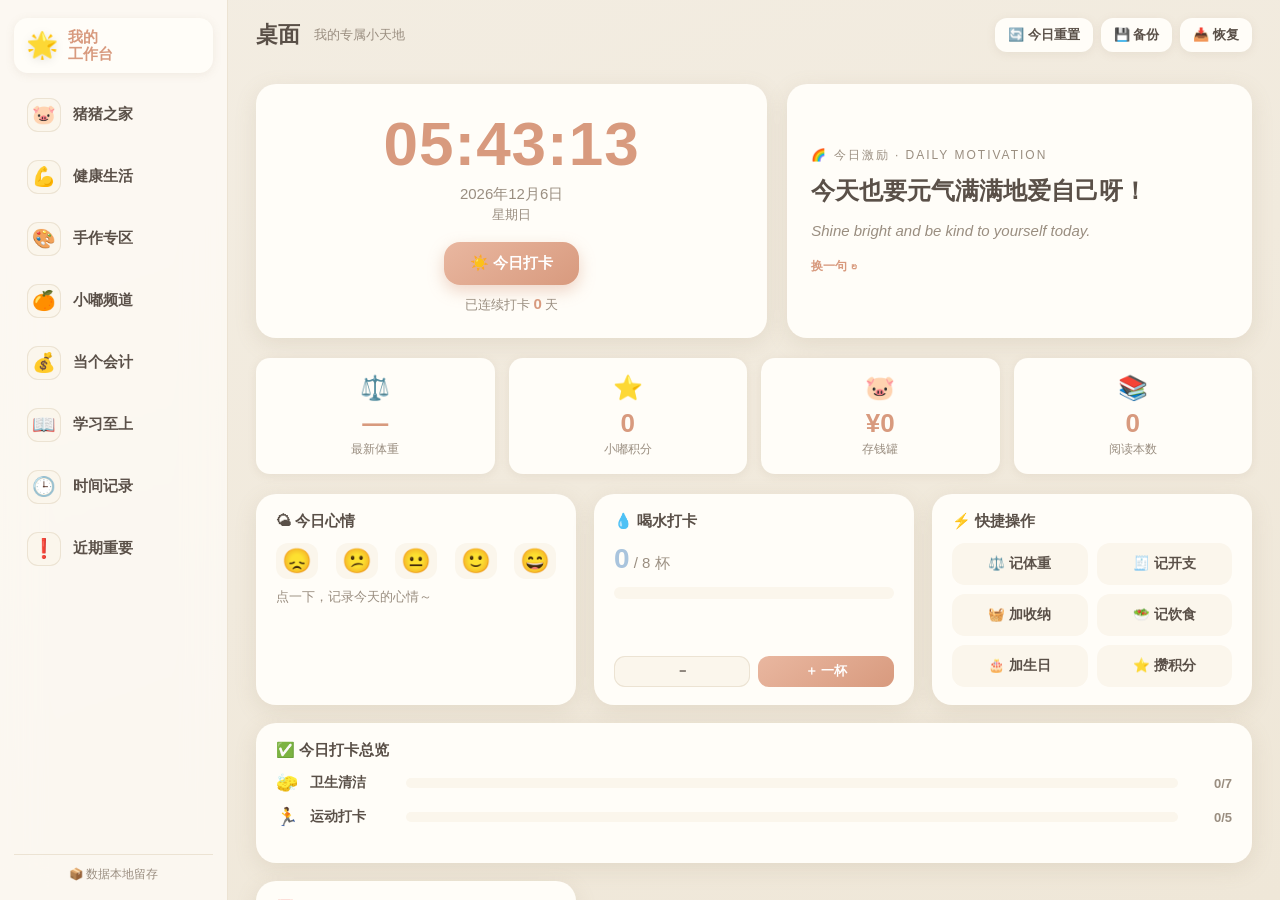
==== commit 561309bf: "增强智能解析：实时预览 + 更聪明的名字/分类/材料/步骤识别" ====
--- a/my-workbench-single.html
+++ b/my-workbench-single.html
@@ -272,6 +272,21 @@
 .tri-actions .btn{flex:1;}
 .btn.outline{background:#fff;border:1.5px solid var(--peach);color:var(--peach-deep);box-shadow:none;}
 .btn.outline:hover{background:var(--card-soft);}
+/* 解析框：按钮行、实时预览 */
+.note-area{width:100%;min-height:96px;border:1.5px solid var(--line);background:var(--card-soft);border-radius:14px;padding:12px 14px;font-size:14px;line-height:1.6;color:var(--ink);outline:none;resize:vertical;box-sizing:border-box;font-family:inherit;}
+.note-area:focus{border-color:var(--peach);}
+.parse-btns{display:flex;gap:10px;margin-top:12px;}
+.parse-btns .btn{flex:1;}
+.parse-live{margin:12px 0 2px;}
+.parse-live[hidden]{display:none;}
+.pl-card{background:var(--card-soft);border:1.5px dashed var(--peach);border-radius:14px;padding:12px 14px;}
+.pl-top{display:flex;align-items:center;gap:10px;flex-wrap:wrap;margin-bottom:8px;}
+.pl-cat{font-size:12px;font-weight:700;color:#fff;background:var(--peach);padding:3px 10px;border-radius:999px;white-space:nowrap;}
+.pl-name{font-size:15px;font-weight:800;color:var(--ink);}
+.pl-stats{display:flex;gap:14px;font-size:12.5px;color:var(--ink-soft);margin-bottom:8px;}
+.pl-mat{margin:0;padding-left:18px;font-size:13px;color:var(--ink);line-height:1.7;}
+.pl-mat .empty{list-style:none;margin-left:-18px;color:var(--ink-soft);}
+.pl-hint{margin-top:8px;font-size:11.5px;color:var(--peach-deep);}
 /* 分段选择（食品 / 手工） */
 .seg{display:flex;gap:8px;}
 .seg-btn{flex:1;padding:9px;border-radius:12px;border:1.5px solid var(--line);background:var(--card-soft);font-size:13.5px;font-weight:600;color:var(--ink-soft);cursor:pointer;transition:.15s;}
@@ -1262,23 +1277,32 @@
     content.innerHTML = `
       <div id="craftArea"></div>
       <div class="craft-parse">
-        <div class="w-head">🤖 智能解析 · 小红书笔记拆解</div>
-        <p class="craft-tip">复制小红书笔记的<b>正文</b>（或链接），点「粘贴并解析」会自动读取剪贴板，帮你梳理「材料 / 克重」与「步骤」，并判断属于 🧁食品 还是 🧶手工。</p>
-        <textarea id="parseInput" class="note-area" style="min-height:90px" placeholder="这里会自动填入剪贴板内容，也可手动粘贴笔记正文…"></textarea>
+        <div class="w-head">🤖 智能解析 · 笔记一键拆解</div>
+        <p class="craft-tip">把笔记<b>正文</b>（或链接）粘贴到下面的框里，松开手就会<b>实时识别</b>出分类、材料与步骤；确认后点「粘贴并解析」即可一键填入对应分区。小红书请在 App 内「复制正文」再粘贴过来 🧁🧶</p>
+        <textarea id="parseInput" class="note-area" placeholder="粘贴笔记正文到这里，例如：戚风蛋糕做法 + 材料清单 + 步骤…"></textarea>
+        <div class="parse-live" id="parseLive" hidden></div>
         <div class="parse-msg" id="parseMsg"></div>
-        <button class="btn" id="parseBtn">📋 粘贴并解析</button>
+        <div class="parse-btns">
+          <button class="btn" id="parseBtn">📋 粘贴并解析</button>
+          <button class="btn ghost" id="parseClear">清空</button>
+        </div>
       </div>`;
     paintCraftArea();
     $('#parseBtn').onclick = onParseClick;
+    $('#parseClear').onclick = () => { const ta = $('#parseInput'); if (ta) ta.value = ''; setParseMsg(''); const lv = $('#parseLive'); if (lv) lv.hidden = true; };
     const pi = $('#parseInput');
-    if (pi) pi.addEventListener('input', () => {
-      const v = pi.value.trim();
-      if (/xiaohongshu|xhslink/i.test(v)) {
-        setParseMsg('🔗 检测到小红书链接：小红书不允许程序自动读取笔记正文（平台限制）。请在小红书 App 打开该笔记 → 右上角「…」→「复制」（选复制<b>正文</b>，不是「复制链接」）→ 回到这里把正文粘贴进来 → 点「粘贴并解析」即可自动拆材料与步骤 ✨');
-      } else if (!v) {
-        setParseMsg('');
-      }
-    });
+    if (pi) {
+      pi.addEventListener('input', () => {
+        const v = pi.value.trim();
+        if (/xiaohongshu|xhslink/i.test(v)) {
+          setParseMsg('🔗 检测到小红书链接：小红书不允许程序自动读取笔记正文（平台限制）。请在小红书 App 打开该笔记 → 右上角「…」→「复制」（选复制<b>正文</b>，不是「复制链接」）→ 回到这里把正文粘贴进来 → 点「粘贴并解析」即可自动拆材料与步骤 ✨');
+          const lv = $('#parseLive'); if (lv) lv.hidden = true;
+        } else if (!v) {
+          setParseMsg(''); const lv = $('#parseLive'); if (lv) lv.hidden = true;
+        } else { setParseMsg(''); liveParse(); }
+      });
+      pi.addEventListener('paste', () => setTimeout(liveParse, 60));
+    }
   }
 
   function setParseMsg(html) { const el = $('#parseMsg'); if (el) el.innerHTML = html; }
@@ -1405,7 +1429,7 @@
       text = fetched; $('#parseInput').value = text;
     }
     const data = parseContent(text);
-    setParseMsg('✅ 识别完成，请确认 / 编辑下方内容：');
+    setParseMsg('');
     showParseResult(data);
   }
   function isURL(s) { return /^(https?:\/\/)/i.test(s.trim()) || /xhslink\.com/i.test(s); }
@@ -1423,46 +1447,145 @@
     } catch (e) { return null; }
   }
 
+  /* ---- 解析核心：分类 / 名字 / 材料 / 步骤 ---- */
+  const RE_AMT = /(\d+(?:\.\d+)?)\s*(?:克|g|G|千克|kg|KG|公斤|毫升|ml|ML|个|颗|根|片|勺|茶匙|汤匙|把|份|%|滴|张|条|块|枚|瓣|粒|杯|包|袋|簇|撮|支|管|瓶|盒|听|只|尾)/;
+  const RE_SOFT = /(适量|少许|一丢丢|若干|一些|一点|一点点|适量即可|半量|一倍|两倍|若干克|几滴|少量|大量|一勺|一撮|半勺)/;
+  const RE_RATIO = /\d+(?:\.\d+)?\s*:\s*\d+(?:\.\d+)?/;
+  const isAmt = s => RE_AMT.test(s) || RE_SOFT.test(s) || RE_RATIO.test(s);
+  const STEP_VERB = /^[搅拌混合倒入烤放加切揉蒸煮炒炸煎焖炖熬打发筛过冷藏冷冻发酵称重涂抹装饰组装擀包裱花卷折穿串编缠贴粘剪涂画刷蒸烘焙]|^将|^把|^待|^然后|^接着|^最后|^先|^再|^取|^用/;
+  const MAT_HEADER = /^(材料|食材|用料|配料|准备|清单|工具|需要|备料)/;
+  const STEP_HEADER = /^(步骤|做法|制作|流程|过程|操作|方法|教程)/;
+
+  function cleanName(s) {
+    return s.replace(/[#@]/g, '').replace(/(的做法|配方|教程|笔记|步骤|来啦)$/, '').replace(/[｜|·•\-—~].*$/, '').replace(/[🍰🧁🎂✨💕❤️🔥🌟⭐✅📌]/g, '').trim();
+  }
+  function normTitle(ln) {
+    return ln.replace(/^(?:超简单|零失败|私藏|新手|保姆级|治愈|周末|今日|今天|手作|自制|懒人|极简|必看|收藏|超好吃|巨好吃|绝绝子|建议|在家|教你|[！!。\s])+/, '')
+      .replace(/[🍰🧁🎂✨💕❤️🔥🌟⭐✅📌]/g, '').trim();
+  }
+  function detectName(lines, t) {
+    let m = t.match(/[《【\["“]([^》\]】"”]{1,30})[》\]】"”]/);
+    if (m && m[1].trim()) return cleanName(m[1].trim());
+    const suf = /(.+?)(?:的做法|配方|教程|笔记|步骤|来啦)\s*$/;
+    for (const ln of lines) { const mm = ln.match(suf); if (mm && mm[1].trim().length <= 20) return cleanName(mm[1].trim()); }
+    const teach = /(?:教你做|手把手教|一起做|做一做|尝试做)(.+?)(?:[！!。\n]|$)/;
+    for (const ln of lines) { const mm = ln.match(teach); if (mm && mm[1].trim().length <= 20) return cleanName(mm[1].trim()); }
+    const kw = ['蛋糕', '面包', '饼干', '甜品', '甜点', '慕斯', '戚风', '可颂', '布丁', '蛋挞', '雪媚娘', '马卡龙', '披萨', '馒头', '包子', '汤圆', '吐司', '泡芙', '芝士', '曲奇', '黏土', '折纸', '编织', '钩针', '刺绣', '串珠', '滴胶', '羊毛毡', '衍纸', '油画', '史莱姆', '流体熊', '扭棒'];
+    for (const ln of lines) { const n = normTitle(ln); if (n.length >= 2 && n.length <= 18 && !/[。！？!?；;：:]/.test(n) && /^[一-龥]/.test(n) && kw.some(k => n.includes(k))) return cleanName(n); }
+    let first = ''; for (const ln of lines) { if (!MAT_HEADER.test(ln) && !STEP_HEADER.test(ln)) { first = normTitle(ln); break; } }
+    first = first.split(/[｜|·•\-—~]/)[0].trim();
+    if (first.length > 20) first = first.slice(0, 20);
+    return cleanName(first) || '未命名作品';
+  }
+  function splitMat(line) {
+    const frags = line.split(/[，,、；;]/).map(s => s.trim()).filter(Boolean);
+    const out = [];
+    for (let fr of frags) {
+      fr = fr.replace(/^[\s\-\*•·▪️◾◽●○◆★✓✔️⭐🔸🔹➤►]+/, '').replace(/^[①②③④⑤⑥⑦⑧⑨⑩]\s*/, '');
+      fr = fr.replace(/[（(][^）)]*?[）)]/g, mm => isAmt(mm) ? '' : mm); // 去掉括号内的用量
+      if (!fr) continue;
+      const r = fr.match(RE_RATIO), a = fr.match(RE_AMT), s = fr.match(RE_SOFT);
+      const amount = r ? r[0] : (a ? a[0] : (s ? s[0] : ''));
+      let name = fr.replace(RE_RATIO, '').replace(RE_AMT, '').replace(RE_SOFT, '').replace(/[：:]/g, '').trim();
+      name = name.replace(/^(倒入|加入|放入|加|放|取|准备|用|把|将|适量|少许|一些)/, '')
+        .replace(/[（）()]/g, '').replace(/[的]+$/, '').replace(/[🍰🧁🎂✨💕]/g, '').trim();
+      if (!name) name = fr.replace(RE_RATIO, '').replace(RE_AMT, '').replace(RE_SOFT, '').trim() || fr;
+      if (name) out.push({ name, amount });
+    }
+    return out;
+  }
+  function isStepLine(l) {
+    if (/^\s*\(?(?:\d+|[一二三四五六七八九十百零]+)\)?[.、)）:：]/.test(l)) return true;
+    if (/第[一二三四五六七八九十百零\d]+步/.test(l)) return true;
+    if (STEP_VERB.test(l) && l.length >= 6) return true;
+    return false;
+  }
   function parseContent(text) {
-    const lines = text.split(/\r?\n/).map(l => l.trim()).filter(Boolean);
-    const foodKw = ['蛋糕', '面包', '饼干', '甜点', '甜品', '烘焙', '食谱', '配方', '面团', '奶油', '糖粉', '低筋', '高筋', '鸡蛋', '牛奶', '烤箱', '打发', '裱花', '慕斯', '芝士', '戚风', '可颂', '布丁', '蛋挞'];
-    const handKw = ['黏土', '超轻黏土', '折纸', '编织', '钩针', '刺绣', '手工', '拼豆', '滴胶', '串珠', '木工', 'diy', 'DIY', '羊毛毡', '不织布', '衍纸', '史莱姆', '流体熊', '数字油画', '扭棒'];
-    let f = 0, h = 0;
-    foodKw.forEach(k => { if (text.includes(k)) f++; });
-    handKw.forEach(k => { if (text.toLowerCase().includes(k.toLowerCase())) h++; });
-    const cat = f >= h ? 'food' : 'hand';
-
-    let name = '';
-    if (lines[0]) {
-      let l = lines[0].replace(/^[^\w一-龥]+/, '').replace(/[🍰🧁🎂🍪🥖🍞🥐🧇🍩🥧]/g, '').trim();
-      l = l.split(/[｜|·•]/)[0].trim();
-      if (l.length > 30) l = l.slice(0, 30);
-      name = l || '未命名作品';
+    const norm = s => s.replace(/\s*#\S+/g, ' ')
+      .replace(/[🍰🧁🎂🍪🥖🍞🥐🧇🍩🥧🥯🍮✨💕❤️🔥🌟⭐✅📌👉👇💡🍃🌸💗🥰😋]/g, ' ')
+      .replace(/[ \t]+/g, ' ').trim();
+    const t = norm(text);
+    const lines = t.split(/\r?\n/).map(l => l.trim()).filter(Boolean);
+
+    const foodKw = { '蛋糕': 2, '面包': 2, '饼干': 2, '甜点': 2, '甜品': 2, '烘焙': 3, '食谱': 2, '配方': 2, '面团': 3, '奶油': 3, '糖粉': 2, '低筋': 3, '高筋': 3, '鸡蛋': 2, '牛奶': 2, '烤箱': 3, '打发': 3, '裱花': 2, '慕斯': 2, '芝士': 2, '戚风': 3, '可颂': 2, '布丁': 2, '蛋挞': 2, '面粉': 3, '黄油': 3, '砂糖': 2, '糖': 1, '酵母': 2, '泡打粉': 2, '巧克力': 2, '草莓': 1, '芒果': 1, '抹茶': 1, '吐司': 2, '披萨': 2, '馒头': 2, '包子': 2, '汤圆': 2, '雪媚娘': 2, '马卡龙': 2, '曲奇': 2, '椰蓉': 1, '芋泥': 1, '红豆': 1, '淡奶油': 3 };
+    const handKw = { '黏土': 3, '超轻黏土': 3, '折纸': 3, '编织': 3, '钩针': 3, '刺绣': 3, '手工': 2, '拼豆': 3, '滴胶': 3, '串珠': 3, '木工': 3, 'diy': 2, '羊毛毡': 3, '不织布': 3, '衍纸': 3, '史莱姆': 2, '流体熊': 3, '数字油画': 3, '扭棒': 3, '热熔胶': 2, '胶水': 1, '剪刀': 1, '毛线': 3, '棉绳': 2, '麻绳': 2, '丝带': 2, '珠': 2, '纸板': 1, '铁丝': 2, '丙烯': 2, '颜料': 1, '画布': 2, '缠绕': 2, '粘贴': 1, '缝': 1, '折': 1, '穿': 1, '串': 1, '编': 2 };
+    let f = 0, h = 0; const low = t.toLowerCase();
+    for (const k in foodKw) if (low.includes(k.toLowerCase())) f += foodKw[k];
+    for (const k in handKw) if (low.includes(k.toLowerCase())) h += handKw[k];
+    const cat = f === h ? 'food' : (f > h ? 'food' : 'hand');
+
+    const name = detectName(lines, t);
+    let mode = 'auto';
+    let titleChecked = false;
+    const materials = [], steps = [], seen = new Set();
+
+    const cleanLine = l => l.replace(/^[\s\-\*•·▪️◾◽●○◆★✓✔️⭐🔸🔹➤►]+/, '').replace(/^[①②③④⑤⑥⑦⑧⑨⑩]\s*/, '');
+    const pushMat = l => splitMat(l).forEach(x => { if (!x.name || seen.has(x.name)) return; seen.add(x.name); materials.push(x); });
+    const pushStep = s => {
+      if (!s || steps.includes(s)) return;
+      // 拆分同一行内的多条编号步骤：1.x 2.y 3.z（编号后可有/无空格）
+      const parts = s.split(/\s*\d+[.、)）]\s*/).map(p => p.trim()).filter(Boolean);
+      if (parts.length > 1) parts.forEach(p => { if (p && !steps.includes(p)) steps.push(p); });
+      else steps.push(s);
+    };
+    const processLine = (rawLine) => {
+      let l = cleanLine(rawLine);
+      if (!l) return;
+      if (!titleChecked) {
+        titleChecked = true;
+        if (!isAmt(l) && name && name.length >= 3 && l.includes(name)) return; // 首行即标题，跳过
+      }
+      const hasAmt = isAmt(l);
+      let isMat = false, isStep = false;
+      if (mode === 'mat') isMat = true;
+      else if (mode === 'step') isStep = true;
+      else if (hasAmt) isMat = true;
+      else if (isStepLine(l)) isStep = true;
+      else if (l.length <= 14 && /[一-龥]/.test(l) && !/[。！？!?；;：:]/.test(l)) isMat = true;
+      if (isMat) pushMat(l);
+      else if (isStep) {
+        const s = l.replace(/^\s*\(?(?:\d+|[一二三四五六七八九十百零]+)\)?[.、)）:：]\s*/, '')
+          .replace(/第[一二三四五六七八九十百零\d]+步[：:]?/, '')
+          .replace(/^(步骤|做法|制作|流程|过程)[：:]?/, '')
+          .replace(/^(然后|接着|最后|先|再|随后|之后)[，,：:]/, '').trim();
+        pushStep(s);
+      }
+    };
+
+    const stripHead = (s, re) => { let r = s; while (re.test(r)) r = r.replace(re, ''); return r.trim(); };
+    const MAT_RE = /^(?:材料|食材|用料|配料|准备|清单|工具|需要|备料)[:：]?\s*/;
+    const STEP_RE = /^(?:步骤|做法|制作|流程|过程|操作|方法|教程)[:：]?\s*/;
+    for (const raw of lines) {
+      if (MAT_HEADER.test(raw)) { mode = 'mat'; const rest = stripHead(raw, MAT_RE); if (rest) processLine(rest); continue; }
+      if (STEP_HEADER.test(raw)) { mode = 'step'; const rest = stripHead(raw, STEP_RE); if (rest) processLine(rest); continue; }
+      processLine(raw);
     }
-
-    const amtRe = /(\d+(?:\.\d+)?)\s*(?:克|g|G|千克|kg|KG|公斤|毫升|ml|ML|个|颗|根|片|勺|茶匙|汤匙|把|份|%|滴|张|条|块|枚|瓣|粒|杯|包|袋|簇|撮)|适量|少许|一丢丢|若干/;
-    const ratioRe = /\d+\s*:\s*\d+/;
-    const actionRe = /[搅拌混合倒入烤放加切揉蒸煮炒打发筛过冷藏冷冻发酵称重涂抹装饰组装擀包裱花]/;
-    const materials = [], stepLines = [];
-    lines.forEach((raw, idx) => {
-      if (idx === 0) return;
-      let l = raw.replace(/^[\s\-\*•·▪️◾◽●○◆★✓✔️⭐🔸🔹➤►]+/, '');
-      l = l.replace(/^[①②③④⑤⑥⑦⑧⑨⑩]\s*/, '');
-      if (amtRe.test(l) || ratioRe.test(l)) {
-        const r = l.match(ratioRe); const m = l.match(amtRe);
-        const amount = r ? r[0] : (m ? m[0] : '适量');
-        let mn = l.replace(ratioRe, '').replace(amtRe, '').replace(/[：:]/g, '').trim();
-        mn = (mn.split(/[｜|·•]/)[0] || l).trim();
-        if (!mn) mn = l;
-        materials.push({ name: mn, amount });
-      } else if (/^\s*\(?(\d+|[一二三四五六七八九十]+)\)?[\.、:：]/.test(l) || /步骤|第.?步|做法|制作|流程/.test(l)) {
-        stepLines.push(l);
-      } else if (actionRe.test(l) && l.length > 3) {
-        stepLines.push(l);
-      }
-    });
-    const steps = [...new Set(stepLines)];
-    return { name, cat, materials, steps };
+    return { name, cat, materials, steps, fScore: f, hScore: h };
+  }
+
+  /* 实时预览：粘贴即解析，下方即时显示识别结果 */
+  let liveTimer = null;
+  function liveParse() {
+    const pi = $('#parseInput'); if (!pi) return;
+    const v = pi.value.trim();
+    const live = $('#parseLive');
+    if (!live) return;
+    if (!v || isURL(v) || /xiaohongshu|xhslink/i.test(v) || v.replace(/\s/g, '').length < 12) { live.hidden = true; return; }
+    clearTimeout(liveTimer);
+    liveTimer = setTimeout(() => {
+      const d = parseContent(v);
+      const catName = d.cat === 'food' ? '🧁 食品DIY' : '🧶 手工DIY';
+      const matL = d.materials.length
+        ? d.materials.slice(0, 6).map(x => `<li>${esc(x.name)}${x.amount ? ' · <b>' + esc(x.amount) + '</b>' : ''}</li>`).join('')
+        : '<li class="empty">未识别到材料</li>';
+      live.innerHTML = `<div class="pl-card">
+        <div class="pl-top"><span class="pl-cat">${catName}</span><span class="pl-name">${esc(d.name)}</span></div>
+        <div class="pl-stats"><span>📦 材料 ${d.materials.length} 项</span><span>📝 步骤 ${d.steps.length} 项</span></div>
+        <ul class="pl-mat">${matL}</ul>
+        <div class="pl-hint">确认无误点「粘贴并解析」→ 选 添加 / 编辑 填入对应分区</div>
+      </div>`;
+      live.hidden = false;
+    }, 350);
   }
 
   function showParseResult(data) {
@@ -1473,10 +1596,11 @@
     const stepHtml = data.steps.length
       ? data.steps.map(s => '<li>' + esc(s) + '</li>').join('')
       : '<li class="empty">未识别出步骤，可点「编辑」补充</li>';
-    showModal(`<h3>🤖 识别结果确认</h3>
+    showModal(`<h3>🤖 识别结果 · ${catName}</h3>
       <div class="parse-result">
         <div class="pr-row"><span class="pr-k">内容名字</span><b class="pr-v">${esc(data.name)}</b></div>
         <div class="pr-row"><span class="pr-k">识别分类</span><b class="pr-v">${catName}</b></div>
+        <div class="pr-row"><span class="pr-k">已识别</span><span class="pr-v" style="font-size:13px;font-weight:600">📦 材料 ${data.materials.length} 项 ｜ 📝 步骤 ${data.steps.length} 项</span></div>
         <div class="pr-block"><div class="pr-k">所需材料 / 克重</div><ul class="pr-list">${matHtml}</ul></div>
         <div class="pr-block"><div class="pr-k">制作步骤</div><ol class="pr-list">${stepHtml}</ol></div>
       </div>
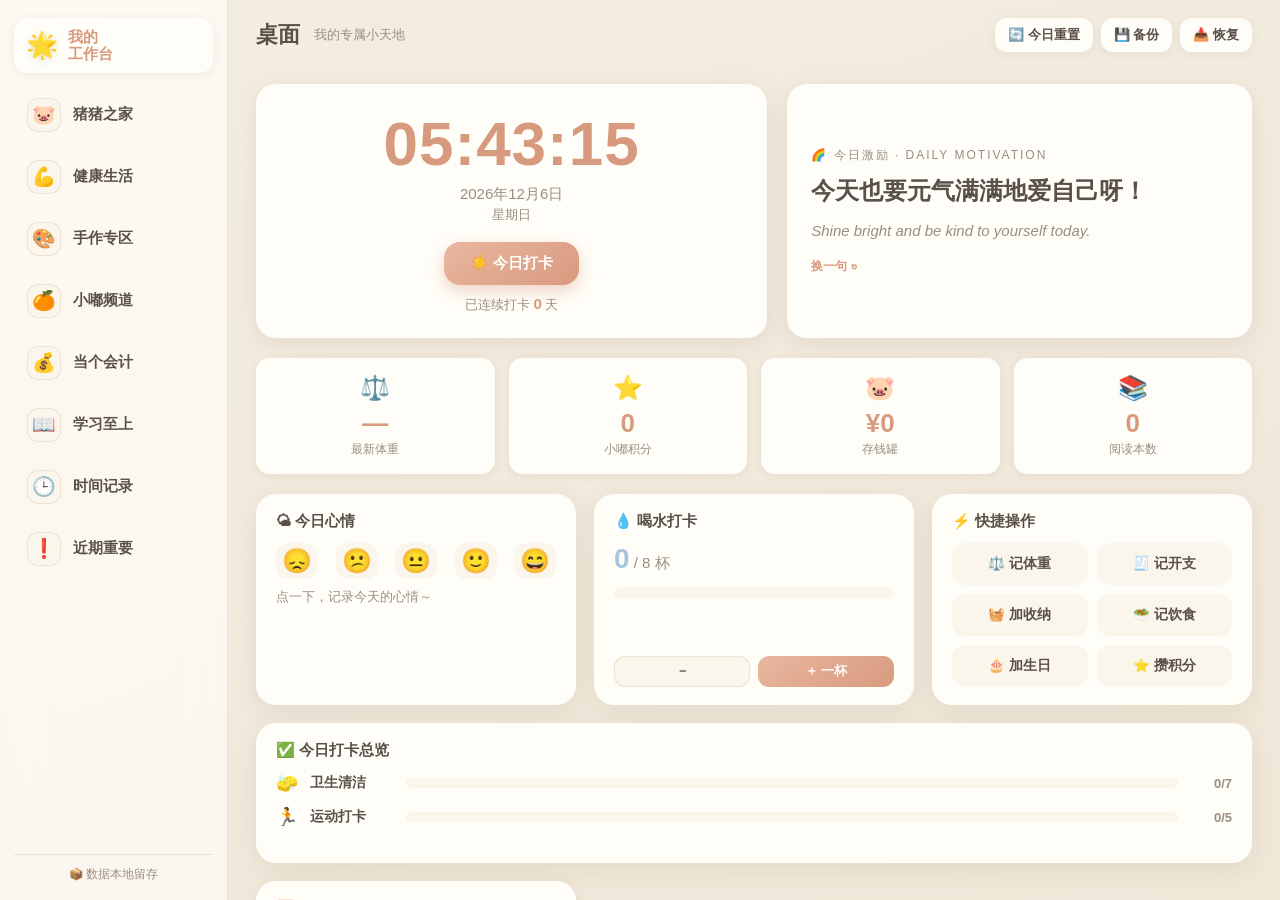
==== commit 77a4360f: "打磨智能解析：分类切换/份量识别/材料去噪/词库扩充" ====
--- a/my-workbench-single.html
+++ b/my-workbench-single.html
@@ -281,11 +281,17 @@
 .parse-live[hidden]{display:none;}
 .pl-card{background:var(--card-soft);border:1.5px dashed var(--peach);border-radius:14px;padding:12px 14px;}
 .pl-top{display:flex;align-items:center;gap:10px;flex-wrap:wrap;margin-bottom:8px;}
-.pl-cat{font-size:12px;font-weight:700;color:#fff;background:var(--peach);padding:3px 10px;border-radius:999px;white-space:nowrap;}
+.pl-cat{font-size:12px;font-weight:700;color:#fff;background:var(--peach);padding:3px 10px;border-radius:999px;white-space:nowrap;border:none;cursor:pointer;transition:.15s;}
+.pl-cat:hover{background:var(--peach-deep);transform:translateY(-1px);}
 .pl-name{font-size:15px;font-weight:800;color:var(--ink);}
+.pl-yield{font-size:12.5px;color:var(--peach-deep);font-weight:600;margin-bottom:6px;}
 .pl-stats{display:flex;gap:14px;font-size:12.5px;color:var(--ink-soft);margin-bottom:8px;}
 .pl-mat{margin:0;padding-left:18px;font-size:13px;color:var(--ink);line-height:1.7;}
 .pl-mat .empty{list-style:none;margin-left:-18px;color:var(--ink-soft);}
+.pl-steps{margin-top:10px;padding-top:8px;border-top:1px dashed var(--line);}
+.pl-k{font-size:11.5px;color:var(--ink-soft);margin-bottom:4px;}
+.pl-step-list{margin:0;padding-left:18px;font-size:12.5px;color:var(--ink-soft);line-height:1.7;}
+.pl-step-list .empty{list-style:none;margin-left:-18px;color:var(--ink-soft);}
 .pl-hint{margin-top:8px;font-size:11.5px;color:var(--peach-deep);}
 /* 分段选择（食品 / 手工） */
 .seg{display:flex;gap:8px;}
@@ -1289,7 +1295,7 @@
       </div>`;
     paintCraftArea();
     $('#parseBtn').onclick = onParseClick;
-    $('#parseClear').onclick = () => { const ta = $('#parseInput'); if (ta) ta.value = ''; setParseMsg(''); const lv = $('#parseLive'); if (lv) lv.hidden = true; };
+    $('#parseClear').onclick = () => { const ta = $('#parseInput'); if (ta) ta.value = ''; setParseMsg(''); parseCatOverride = null; const lv = $('#parseLive'); if (lv) lv.hidden = true; };
     const pi = $('#parseInput');
     if (pi) {
       pi.addEventListener('input', () => {
@@ -1298,8 +1304,8 @@
           setParseMsg('🔗 检测到小红书链接：小红书不允许程序自动读取笔记正文（平台限制）。请在小红书 App 打开该笔记 → 右上角「…」→「复制」（选复制<b>正文</b>，不是「复制链接」）→ 回到这里把正文粘贴进来 → 点「粘贴并解析」即可自动拆材料与步骤 ✨');
           const lv = $('#parseLive'); if (lv) lv.hidden = true;
         } else if (!v) {
-          setParseMsg(''); const lv = $('#parseLive'); if (lv) lv.hidden = true;
-        } else { setParseMsg(''); liveParse(); }
+          setParseMsg(''); parseCatOverride = null; const lv = $('#parseLive'); if (lv) lv.hidden = true;
+        } else { setParseMsg(''); parseCatOverride = null; liveParse(); }
       });
       pi.addEventListener('paste', () => setTimeout(liveParse, 60));
     }
@@ -1334,7 +1340,7 @@
     el.innerHTML = arr.slice().reverse().map(it => `
       <div class="row craft-row" data-id="${it.id}">
         <div class="row-main"><div class="row-title">${esc(it.name)}</div>
-          <div class="row-sub">📦 材料 ${it.materials ? it.materials.length : 0} 项 ｜ 📝 步骤 ${it.steps ? it.steps.length : 0} 项</div></div>
+          <div class="row-sub">📦 材料 ${it.materials ? it.materials.length : 0} 项 ｜ 📝 步骤 ${it.steps ? it.steps.length : 0} 项${it.yield ? ' ｜ 🍽 ' + esc(it.yield) : ''}</div></div>
         <button class="row-edit" data-edit="${it.id}">✏️</button>
         <button class="row-del" data-del="${it.id}">🗑</button>
       </div>`).join('');
@@ -1392,6 +1398,7 @@
       <div class="field"><label>分类</label><div class="seg">
         <button type="button" class="seg-btn ${cat === 'food' ? 'on' : ''}" data-cat="food">🧁 食品DIY</button>
         <button type="button" class="seg-btn ${cat === 'hand' ? 'on' : ''}" data-cat="hand">🧶 手工DIY</button></div></div>
+      <div class="field"><label>份量 / 产量（可选）</label><input type="text" id="eYield" value="${esc(item.yield || '')}" placeholder="如：可做12个 / 6寸 / 2人份"/></div>
       <div class="field"><label>所需材料 / 克重</label><div id="eMat"></div><button type="button" class="btn ghost sm" id="eMatAdd">＋ 添加材料</button></div>
       <div class="field"><label>制作步骤</label><div id="eStep"></div><button type="button" class="btn ghost sm" id="eStepAdd">＋ 添加步骤</button></div>
       <div class="modal-actions"><button class="btn ghost" id="eCancel">取消</button><button class="btn" id="eOk">${isEdit ? '保存' : '添加'}</button></div>`);
@@ -1401,7 +1408,7 @@
     $('#eOk').onclick = () => {
       const name = $('#eName').value.trim() || '未命名';
       const c = getCraft(); const arr = curCat === 'food' ? c.food : c.hand;
-      const data = { name, materials: L.getMat(), steps: L.getStep() };
+      const data = { name, materials: L.getMat(), steps: L.getStep(), yield: $('#eYield').value.trim() };
       if (isEdit) { const it = arr.items.find(x => x.id === item.id); if (it) Object.assign(it, data); }
       else arr.items.unshift({ id: uid(), ...data });
       save(); closeModal(); craftState.cat = curCat; paintCraftArea();
@@ -1429,6 +1436,7 @@
       text = fetched; $('#parseInput').value = text;
     }
     const data = parseContent(text);
+    if (parseCatOverride) data.cat = parseCatOverride;
     setParseMsg('');
     showParseResult(data);
   }
@@ -1457,11 +1465,15 @@
   const STEP_HEADER = /^(步骤|做法|制作|流程|过程|操作|方法|教程)/;
 
   function cleanName(s) {
-    return s.replace(/[#@]/g, '').replace(/(的做法|配方|教程|笔记|步骤|来啦)$/, '').replace(/[｜|·•\-—~].*$/, '').replace(/[🍰🧁🎂✨💕❤️🔥🌟⭐✅📌]/g, '').trim();
+    return s.replace(/[#@]/g, '')
+      .replace(/[🍰🧁🎂🍪🥖🍞🥐🧇🍩🥧🥯🍮🍡🍧🥣🥄🧂✨💕❤️🔥🌟⭐✅📌👉👇💡🍃🌸💗🥰😋🎀🪡🧵✂️🖍️🎨🪀🧸🫧]/g, '')
+      .replace(/(的做法|配方|教程|笔记|步骤|来啦|食谱|合集|大全)\s*$/, '')
+      .replace(/[｜|·•\-—~].*$/, '')
+      .replace(/^[的了这那该你它我他她们咱们]+/, '').trim();
   }
   function normTitle(ln) {
-    return ln.replace(/^(?:超简单|零失败|私藏|新手|保姆级|治愈|周末|今日|今天|手作|自制|懒人|极简|必看|收藏|超好吃|巨好吃|绝绝子|建议|在家|教你|[！!。\s])+/, '')
-      .replace(/[🍰🧁🎂✨💕❤️🔥🌟⭐✅📌]/g, '').trim();
+    return ln.replace(/^(?:超简单|零失败|私藏|新手|保姆级|治愈|周末|今日|今天|手作|自制|懒人|极简|必看|收藏|超好吃|巨好吃|绝绝子|建议|在家|教你|最近|超爱|爱了|入手|安利|分享|复刻|打卡|挑战|这一款|这款|一款|记录|测评|试试|跟我|终于|第一次|[！!。\s])+/, '')
+      .replace(/[🍰🧁🎂🍪🥖🍞🥐🧇🍩🥧🥯🍮🍡🍧🥣🥄🧂✨💕❤️🔥🌟⭐✅📌👉👇💡🍃🌸💗🥰😋🎀🪡🧵✂️🖍️🎨🪀🧸🫧]/g, '').trim();
   }
   function detectName(lines, t) {
     let m = t.match(/[《【\["“]([^》\]】"”]{1,30})[》\]】"”]/);
@@ -1482,13 +1494,17 @@
     const out = [];
     for (let fr of frags) {
       fr = fr.replace(/^[\s\-\*•·▪️◾◽●○◆★✓✔️⭐🔸🔹➤►]+/, '').replace(/^[①②③④⑤⑥⑦⑧⑨⑩]\s*/, '');
+      fr = fr.replace(/^\s*(?:\d+|[一二三四五六七八九十百零]+)[.、)）:：]\s*/, ''); // 去掉材料前的序号 1. 2、
       fr = fr.replace(/[（(][^）)]*?[）)]/g, mm => isAmt(mm) ? '' : mm); // 去掉括号内的用量
       if (!fr) continue;
       const r = fr.match(RE_RATIO), a = fr.match(RE_AMT), s = fr.match(RE_SOFT);
-      const amount = r ? r[0] : (a ? a[0] : (s ? s[0] : ''));
+      let amount = r ? r[0] : (a ? a[0] : (s ? s[0] : ''));
       let name = fr.replace(RE_RATIO, '').replace(RE_AMT, '').replace(RE_SOFT, '').replace(/[：:]/g, '').trim();
       name = name.replace(/^(倒入|加入|放入|加|放|取|准备|用|把|将|适量|少许|一些)/, '')
         .replace(/[（）()]/g, '').replace(/[的]+$/, '').replace(/[🍰🧁🎂✨💕]/g, '').trim();
+      // 去掉名字里孤立的“约/大概/大约/差不多”（开头或结尾），并入用量前缀
+      const pre = name.match(/^(约|大概|大约|差不多|约莫)\s*/) || name.match(/\s*(约|大概|大约|差不多|约莫)$/);
+      if (pre) { name = name.replace(pre[0], '').trim(); if (amount && !/^(约|大概|大约|差不多)/.test(amount)) amount = pre[0].replace(/\s/g, '') + amount; }
       if (!name) name = fr.replace(RE_RATIO, '').replace(RE_AMT, '').replace(RE_SOFT, '').trim() || fr;
       if (name) out.push({ name, amount });
     }
@@ -1502,17 +1518,28 @@
   }
   function parseContent(text) {
     const norm = s => s.replace(/\s*#\S+/g, ' ')
-      .replace(/[🍰🧁🎂🍪🥖🍞🥐🧇🍩🥧🥯🍮✨💕❤️🔥🌟⭐✅📌👉👇💡🍃🌸💗🥰😋]/g, ' ')
+      .replace(/[🍰🧁🎂🍪🥖🍞🥐🧇🍩🥧🥯🍮🍡🍧🥣🥄🧂✨💕❤️🔥🌟⭐✅📌👉👇💡🍃🌸💗🥰😋🎀🪡🧵✂️🖍️🎨🪀🧸🫧]/g, ' ')
       .replace(/[ \t]+/g, ' ').trim();
     const t = norm(text);
     const lines = t.split(/\r?\n/).map(l => l.trim()).filter(Boolean);
 
-    const foodKw = { '蛋糕': 2, '面包': 2, '饼干': 2, '甜点': 2, '甜品': 2, '烘焙': 3, '食谱': 2, '配方': 2, '面团': 3, '奶油': 3, '糖粉': 2, '低筋': 3, '高筋': 3, '鸡蛋': 2, '牛奶': 2, '烤箱': 3, '打发': 3, '裱花': 2, '慕斯': 2, '芝士': 2, '戚风': 3, '可颂': 2, '布丁': 2, '蛋挞': 2, '面粉': 3, '黄油': 3, '砂糖': 2, '糖': 1, '酵母': 2, '泡打粉': 2, '巧克力': 2, '草莓': 1, '芒果': 1, '抹茶': 1, '吐司': 2, '披萨': 2, '馒头': 2, '包子': 2, '汤圆': 2, '雪媚娘': 2, '马卡龙': 2, '曲奇': 2, '椰蓉': 1, '芋泥': 1, '红豆': 1, '淡奶油': 3 };
-    const handKw = { '黏土': 3, '超轻黏土': 3, '折纸': 3, '编织': 3, '钩针': 3, '刺绣': 3, '手工': 2, '拼豆': 3, '滴胶': 3, '串珠': 3, '木工': 3, 'diy': 2, '羊毛毡': 3, '不织布': 3, '衍纸': 3, '史莱姆': 2, '流体熊': 3, '数字油画': 3, '扭棒': 3, '热熔胶': 2, '胶水': 1, '剪刀': 1, '毛线': 3, '棉绳': 2, '麻绳': 2, '丝带': 2, '珠': 2, '纸板': 1, '铁丝': 2, '丙烯': 2, '颜料': 1, '画布': 2, '缠绕': 2, '粘贴': 1, '缝': 1, '折': 1, '穿': 1, '串': 1, '编': 2 };
+    const foodKw = { '蛋糕': 2, '面包': 2, '饼干': 2, '甜点': 2, '甜品': 2, '烘焙': 3, '食谱': 2, '配方': 2, '面团': 3, '奶油': 3, '糖粉': 2, '低筋': 3, '高筋': 3, '鸡蛋': 2, '牛奶': 2, '烤箱': 3, '打发': 3, '裱花': 2, '慕斯': 2, '芝士': 2, '戚风': 3, '可颂': 2, '布丁': 2, '蛋挞': 2, '面粉': 3, '黄油': 3, '砂糖': 2, '糖': 1, '酵母': 2, '泡打粉': 2, '巧克力': 2, '草莓': 1, '芒果': 1, '抹茶': 1, '吐司': 2, '披萨': 2, '馒头': 2, '包子': 2, '汤圆': 2, '雪媚娘': 2, '马卡龙': 2, '曲奇': 2, '椰蓉': 1, '芋泥': 1, '红豆': 1, '淡奶油': 3, '舒芙蕾': 2, '可丽露': 2, '贝果': 2, '麻薯': 2, '铜锣烧': 2, '班戟': 2, '千层': 2, '蛋黄酥': 2, '凤梨酥': 2, '司康': 2, '华夫': 2, '可丽饼': 2, '可可': 1, '咖啡': 1, '香草': 1, '柠檬': 1, '蓝莓': 1, '树莓': 1, '奶酪': 2, '炼乳': 1, '焦糖': 1, '杏仁': 1, '核桃': 1, '燕麦': 1, '糯米': 1, '绿豆': 1, '桂花': 1, '柚子': 1, '栗子': 1, '紫薯': 1, '南瓜': 1, '苹果': 1, '香蕉': 1, '酸奶': 1, '荔枝': 1, '龙眼': 1 };
+    const handKw = { '黏土': 3, '超轻黏土': 3, '折纸': 3, '编织': 3, '钩针': 3, '刺绣': 3, '手工': 2, '拼豆': 3, '滴胶': 3, '串珠': 3, '木工': 3, 'diy': 2, '羊毛毡': 3, '不织布': 3, '衍纸': 3, '史莱姆': 2, '流体熊': 3, '数字油画': 3, '扭棒': 3, '热熔胶': 2, '胶水': 1, '剪刀': 1, '毛线': 3, '棉绳': 2, '麻绳': 2, '丝带': 2, '珠': 2, '纸板': 1, '铁丝': 2, '丙烯': 2, '颜料': 1, '画布': 2, '缠绕': 2, '粘贴': 1, '缝': 1, '折': 1, '穿': 1, '串': 1, '编': 2, '戳戳绣': 3, '戳毛球': 3, '钩织': 3, '热缩片': 3, '软陶': 3, '纸艺': 3, '拼贴': 2, '立体书': 2, '羊毛': 2, '毡': 2, '戳绣': 3, '拼布': 3, '布艺': 3, '丝网花': 3, '永生花': 2, '干花': 2, '押花': 2, '微景观': 3, '苔藓': 2, '香薰': 2, '蜡烛': 2, '手工皂': 3, '皮具': 3, '中国结': 3, '绳编': 3, '钩花': 3, '棒针': 3, '蕾丝': 2, '轻黏土': 3, '木雕': 2, '篆刻': 2, '拓印': 2, '版画': 2, '沙画': 2, '流体画': 3, '石英砂': 2, '肌理画': 3 };
     let f = 0, h = 0; const low = t.toLowerCase();
     for (const k in foodKw) if (low.includes(k.toLowerCase())) f += foodKw[k];
     for (const k in handKw) if (low.includes(k.toLowerCase())) h += handKw[k];
     const cat = f === h ? 'food' : (f > h ? 'food' : 'hand');
+
+    // 份量 / 产量识别：可做12个、6寸、2人份 等
+    let yieldText = '';
+    const ym = t.match(/(?:可做|约做|成品|产量|份量|分量|做出|做出来)\D{0,6}?(\d+|[一二三四五六七八九十]+)\s*(个|块|片|条|只|枚|根|人份|寸|英寸|厘米|cm|公分|杯)?/)
+            || t.match(/(\d+|[一二三四五六七八九十]+)\s*(人份|寸|英寸|厘米|cm|公分)/);
+    if (ym) {
+      let num = ym[1];
+      const cn = { '一': 1, '二': 2, '两': 2, '三': 3, '四': 4, '五': 5, '六': 6, '七': 7, '八': 8, '九': 9, '十': 10 };
+      if (cn[num] !== undefined) num = cn[num];
+      yieldText = num + (ym[2] || '');
+    }
 
     const name = detectName(lines, t);
     let mode = 'auto';
@@ -1528,12 +1555,14 @@
       if (parts.length > 1) parts.forEach(p => { if (p && !steps.includes(p)) steps.push(p); });
       else steps.push(s);
     };
+    const isYieldLine = l => /\d/.test(l) && /(可做|约做|成品|产量|份量|分量|做出来|厘米|寸|人份)/.test(l);
     const processLine = (rawLine) => {
       let l = cleanLine(rawLine);
       if (!l) return;
+      if (isYieldLine(l)) return; // 产量/份量说明句，不计入步骤
       if (!titleChecked) {
         titleChecked = true;
-        if (!isAmt(l) && name && name.length >= 3 && l.includes(name)) return; // 首行即标题，跳过
+        if (!isAmt(l) && name && normTitle(l).includes(name)) return; // 首行即标题，跳过
       }
       const hasAmt = isAmt(l);
       let isMat = false, isStep = false;
@@ -1560,11 +1589,12 @@
       if (STEP_HEADER.test(raw)) { mode = 'step'; const rest = stripHead(raw, STEP_RE); if (rest) processLine(rest); continue; }
       processLine(raw);
     }
-    return { name, cat, materials, steps, fScore: f, hScore: h };
+    return { name, cat, materials, steps, yield: yieldText, fScore: f, hScore: h };
   }
 
   /* 实时预览：粘贴即解析，下方即时显示识别结果 */
   let liveTimer = null;
+  let parseCatOverride = null;
   function liveParse() {
     const pi = $('#parseInput'); if (!pi) return;
     const v = pi.value.trim();
@@ -1574,17 +1604,25 @@
     clearTimeout(liveTimer);
     liveTimer = setTimeout(() => {
       const d = parseContent(v);
-      const catName = d.cat === 'food' ? '🧁 食品DIY' : '🧶 手工DIY';
+      const effCat = parseCatOverride || d.cat;
+      const catName = effCat === 'food' ? '🧁 食品DIY' : '🧶 手工DIY';
       const matL = d.materials.length
         ? d.materials.slice(0, 6).map(x => `<li>${esc(x.name)}${x.amount ? ' · <b>' + esc(x.amount) + '</b>' : ''}</li>`).join('')
         : '<li class="empty">未识别到材料</li>';
+      const stepL = d.steps.length
+        ? d.steps.slice(0, 3).map(s => '<li>' + esc(s) + '</li>').join('')
+        : '<li class="empty">未识别到步骤</li>';
+      const yieldHtml = d.yield ? `<div class="pl-yield">🍽 份量：${esc(d.yield)}</div>` : '';
       live.innerHTML = `<div class="pl-card">
-        <div class="pl-top"><span class="pl-cat">${catName}</span><span class="pl-name">${esc(d.name)}</span></div>
+        <div class="pl-top"><button type="button" class="pl-cat" id="plCatToggle" title="点此切换分类">${catName} ⇄</button><span class="pl-name">${esc(d.name)}</span></div>
+        ${yieldHtml}
         <div class="pl-stats"><span>📦 材料 ${d.materials.length} 项</span><span>📝 步骤 ${d.steps.length} 项</span></div>
         <ul class="pl-mat">${matL}</ul>
+        <div class="pl-steps"><div class="pl-k">步骤预览</div><ol class="pl-step-list">${stepL}</ol></div>
         <div class="pl-hint">确认无误点「粘贴并解析」→ 选 添加 / 编辑 填入对应分区</div>
       </div>`;
       live.hidden = false;
+      const tog = $('#plCatToggle'); if (tog) tog.onclick = () => { parseCatOverride = (effCat === 'food') ? 'hand' : 'food'; liveParse(); };
     }, 350);
   }
 
@@ -1596,10 +1634,12 @@
     const stepHtml = data.steps.length
       ? data.steps.map(s => '<li>' + esc(s) + '</li>').join('')
       : '<li class="empty">未识别出步骤，可点「编辑」补充</li>';
+    const yieldHtml = data.yield ? `<div class="pr-row"><span class="pr-k">份量 / 产量</span><b class="pr-v">${esc(data.yield)}</b></div>` : '';
     showModal(`<h3>🤖 识别结果 · ${catName}</h3>
       <div class="parse-result">
         <div class="pr-row"><span class="pr-k">内容名字</span><b class="pr-v">${esc(data.name)}</b></div>
         <div class="pr-row"><span class="pr-k">识别分类</span><b class="pr-v">${catName}</b></div>
+        ${yieldHtml}
         <div class="pr-row"><span class="pr-k">已识别</span><span class="pr-v" style="font-size:13px;font-weight:600">📦 材料 ${data.materials.length} 项 ｜ 📝 步骤 ${data.steps.length} 项</span></div>
         <div class="pr-block"><div class="pr-k">所需材料 / 克重</div><ul class="pr-list">${matHtml}</ul></div>
         <div class="pr-block"><div class="pr-k">制作步骤</div><ol class="pr-list">${stepHtml}</ol></div>
@@ -1612,11 +1652,11 @@
     $('#pCancel').onclick = closeModal;
     $('#pAdd').onclick = () => {
       const c = getCraft(); const arr = data.cat === 'food' ? c.food : c.hand;
-      arr.items.unshift({ id: uid(), name: data.name || '未命名', materials: data.materials || [], steps: data.steps || [] });
+      arr.items.unshift({ id: uid(), name: data.name || '未命名', materials: data.materials || [], steps: data.steps || [], yield: data.yield || '' });
       save(); closeModal(); craftState.cat = data.cat; paintCraftArea();
       alert('已添加到' + catName + '：' + (data.name || '未命名') + ' ✅');
     };
-    $('#pEdit').onclick = () => openCraftEditor(data.cat, { name: data.name, materials: data.materials, steps: data.steps });
+    $('#pEdit').onclick = () => openCraftEditor(data.cat, { name: data.name, materials: data.materials, steps: data.steps, yield: data.yield || '' });
   }
 
   /* ===================================================================
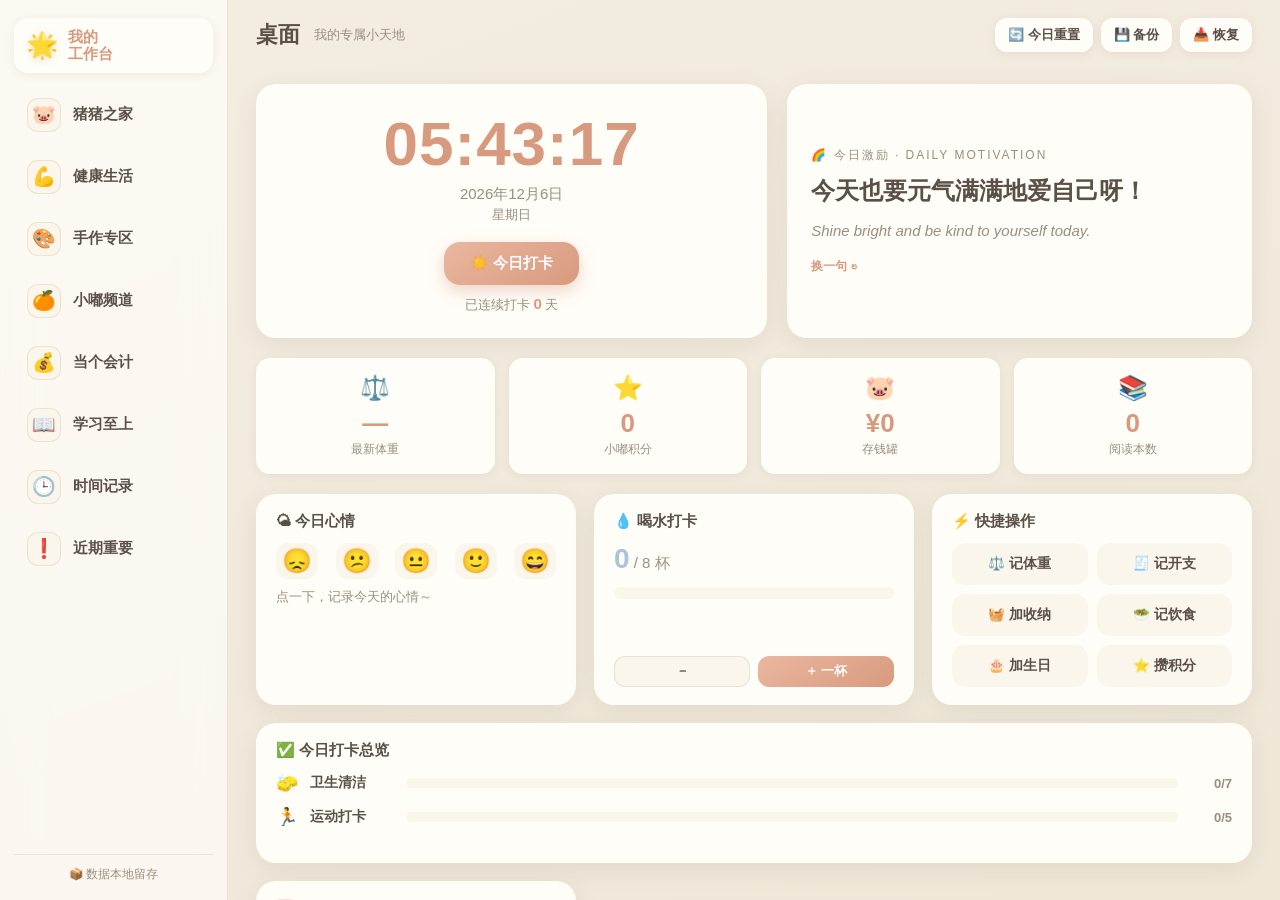
==== commit 1349775d: "新增 保存到草稿 + 份量倍数换算：草稿标记/筛选、材料与产量按比例缩放" ====
--- a/my-workbench-single.html
+++ b/my-workbench-single.html
@@ -305,6 +305,18 @@
 .kv-del{flex:0 0 30px;width:30px;height:30px;border-radius:9px;border:none;background:var(--card-soft);color:#C98A78;font-size:14px;cursor:pointer;}
 .kv-del:hover{background:#f3d9cf;}
 .modal-actions{display:flex;gap:10px;justify-content:flex-end;margin-top:16px;}
+
+/* 份量换算按钮组 */
+.scale-seg{display:flex;gap:6px;flex-wrap:wrap;}
+.scale-btn{flex:1;min-width:46px;padding:8px 4px;border-radius:11px;border:1.5px solid var(--line);background:var(--card-soft);font-size:13.5px;font-weight:700;color:var(--ink-soft);cursor:pointer;transition:.15s;}
+.scale-btn:hover{border-color:var(--peach);color:var(--peach-deep);}
+.scale-btn.on{background:linear-gradient(145deg,#FBE3D6,#F6D3C2);border-color:var(--peach);color:var(--peach-deep);}
+.field-hint{font-size:11px;color:var(--ink-soft);margin-top:6px;line-height:1.5;}
+
+/* 草稿：徽标与列表行 */
+.cc-draft{color:var(--peach-deep);font-weight:700;}
+.craft-row.is-draft{background:linear-gradient(145deg,#FBF3EC,#F6EADD);border-left:3px solid var(--peach);}
+.craft-row.is-draft .row-sub{color:var(--peach-deep);}
 
 /* 滚动条 */
 ::-webkit-scrollbar{width:8px;height:8px;}
@@ -1268,7 +1280,7 @@
   /* ===================================================================
      手作专区（食品DIY / 手工DIY + 智能解析框）
      =================================================================== */
-  let craftState = { cat: null };
+  let craftState = { cat: null, showDrafts: false };
   function getCraft() {
     if (!DB.craft) DB.craft = { food: { items: [] }, hand: { items: [] } };
     if (!DB.craft.food) DB.craft.food = { items: [] };
@@ -1319,28 +1331,32 @@
     if (!craftState.cat) {
       area.innerHTML = `
         <div class="craft-cats">
-          ${craftCatCard('food', '🧁', '食品DIY', '蛋糕 / 面包 / 甜点配方', c.food.items.length)}
-          ${craftCatCard('hand', '🧶', '手工DIY', '黏土 / 编织 / 手工教程', c.hand.items.length)}
+          ${craftCatCard('food', '🧁', '食品DIY', '蛋糕 / 面包 / 甜点配方', c.food.items.length, c.food.items.filter(x => x.draft).length)}
+          ${craftCatCard('hand', '🧶', '手工DIY', '黏土 / 编织 / 手工教程', c.hand.items.length, c.hand.items.filter(x => x.draft).length)}
         </div>`;
       area.querySelectorAll('[data-cat]').forEach(el => el.onclick = () => setCraftCat(el.dataset.cat));
       return;
     }
     const cat = craftState.cat, isFood = cat === 'food', arr = catArr(cat).items;
+    const drafts = arr.filter(x => x.draft);
+    const view = craftState.showDrafts ? drafts : arr;
     area.innerHTML = `
       <div class="craft-head">
         <button class="btn ghost sm" id="craftBack">← 返回</button>
         <div class="craft-head-title">${isFood ? '🧁 食品DIY' : '🧶 手工DIY'}</div>
+        ${drafts.length ? `<button class="btn ghost sm" id="craftDraftFilter">${craftState.showDrafts ? '显示全部' : '📝 草稿 ' + drafts.length}</button>` : ''}
         <button class="btn sm" id="craftAdd">＋ 新增${isFood ? '食品' : '手工'}名称</button>
       </div>
       <div class="list" id="craftList"></div>`;
     $('#craftBack').onclick = () => setCraftCat(null);
     $('#craftAdd').onclick = () => openCraftEditor(cat, null);
+    const df = $('#craftDraftFilter'); if (df) df.onclick = () => { craftState.showDrafts = !craftState.showDrafts; paintCraftArea(); };
     const el = area.querySelector('#craftList');
-    if (!arr.length) { el.innerHTML = `<div class="empty">还没有记录，点右上角「＋ 新增${isFood ? '食品' : '手工'}名称」开始吧～</div>`; return; }
-    el.innerHTML = arr.slice().reverse().map(it => `
-      <div class="row craft-row" data-id="${it.id}">
+    if (!view.length) { el.innerHTML = `<div class="empty">${craftState.showDrafts ? '这个分区还没有草稿～' : '还没有记录，点右上角「＋ 新增' + (isFood ? '食品' : '手工') + '名称」开始吧～'}</div>`; return; }
+    el.innerHTML = view.slice().reverse().map(it => `
+      <div class="row craft-row${it.draft ? ' is-draft' : ''}" data-id="${it.id}">
         <div class="row-main"><div class="row-title">${esc(it.name)}</div>
-          <div class="row-sub">📦 材料 ${it.materials ? it.materials.length : 0} 项 ｜ 📝 步骤 ${it.steps ? it.steps.length : 0} 项${it.yield ? ' ｜ 🍽 ' + esc(it.yield) : ''}</div></div>
+          <div class="row-sub">📦 材料 ${it.materials ? it.materials.length : 0} 项 ｜ 📝 步骤 ${it.steps ? it.steps.length : 0} 项${it.yield ? ' ｜ 🍽 ' + esc(it.yield) : ''}${it.draft ? ' ｜ 📝 草稿' : ''}</div></div>
         <button class="row-edit" data-edit="${it.id}">✏️</button>
         <button class="row-del" data-del="${it.id}">🗑</button>
       </div>`).join('');
@@ -1355,13 +1371,28 @@
       const it = arr.find(x => x.id === b.dataset.edit); openCraftEditor(cat, it);
     });
   }
-  function craftCatCard(cat, ico, name, desc, n) {
+  function craftCatCard(cat, ico, name, desc, n, dn) {
     return `<div class="craft-cat" data-cat="${cat}">
       <div class="cc-ico">${ico}</div>
       <div class="cc-body"><div class="cc-name">${name}</div><div class="cc-desc">${desc}</div></div>
-      <div class="cc-count">${n} 个</div></div>`;
-  }
-  function setCraftCat(cat) { craftState.cat = cat; paintCraftArea(); }
+      <div class="cc-count">${n} 个${dn ? ` · <span class="cc-draft">${dn} 草稿</span>` : ''}</div></div>`;
+  }
+  function setCraftCat(cat) { craftState.cat = cat; if (!cat) craftState.showDrafts = false; paintCraftArea(); }
+
+  /* ---- 份量换算：按比例缩放用量 / 产量 ---- */
+  const round1 = n => { const r = Math.round(n * 10) / 10; return String(r); };
+  // 仅缩放「数字」，单位/中文/适量等原样保留；比例 a:b 两侧同乘
+  function scaleAmt(s, f) {
+    if (!s || !f || f === 1) return s || '';
+    s = String(s);
+    if (RE_SOFT.test(s)) return s;                                   // 适量 / 少许 不缩放
+    const r = s.match(/^\s*(\d+(?:\.\d+)?)\s*:\s*(\d+(?:\.\d+)?)/);   // a:b 比例
+    if (r) { const a = round1(+r[1] * f), b = round1(+r[2] * f); return s.replace(r[0], a + ':' + b); }
+    const m = s.match(/\d+(?:\.\d+)?/);                               // 首个数字（任意位置）
+    if (!m) return s;
+    const scaled = round1(+m[0] * f);
+    return s.slice(0, m.index) + scaled + s.slice(m.index + m[0].length);
+  }
 
   /* ---- 编辑器（新增 / 编辑 / 解析后编辑 共用） ---- */
   function setupCraftLists(initialMat, initialStep) {
@@ -1384,7 +1415,11 @@
       getMat: () => mat.filter(m => m.name || m.amount).map(m => ({ name: m.name.trim(), amount: m.amount.trim() })),
       getStep: () => step.map(s => s.text.trim()).filter(Boolean),
       addMat: () => { mat.push({ name: '', amount: '' }); paintMat(); },
-      addStep: () => { step.push({ text: '' }); paintStep(); }
+      addStep: () => { step.push({ text: '' }); paintStep(); },
+      // 弹窗渲染完成后，初次把材料 / 步骤画进 DOM（setupCraftLists 可能在 showModal 前调用，此时 #eMat 尚不存在）
+      paint: () => { paintMat(); paintStep(); },
+      // 按当前显示的材料用量做比例缩放（可多次叠加；手动新增的材料同样会被换算）
+      scale: f => { mat = mat.map(m => ({ name: m.name, amount: scaleAmt(m.amount, f) })); paintMat(); }
     };
   }
 
@@ -1399,20 +1434,42 @@
         <button type="button" class="seg-btn ${cat === 'food' ? 'on' : ''}" data-cat="food">🧁 食品DIY</button>
         <button type="button" class="seg-btn ${cat === 'hand' ? 'on' : ''}" data-cat="hand">🧶 手工DIY</button></div></div>
       <div class="field"><label>份量 / 产量（可选）</label><input type="text" id="eYield" value="${esc(item.yield || '')}" placeholder="如：可做12个 / 6寸 / 2人份"/></div>
+      <div class="field"><label>份量换算（按原始配方批量调整材料克重 / 产量）</label>
+        <div class="scale-seg" id="scaleSeg">
+          <button type="button" class="scale-btn" data-f="0.5">×½</button>
+          <button type="button" class="scale-btn on" data-f="1">×1</button>
+          <button type="button" class="scale-btn" data-f="2">×2</button>
+          <button type="button" class="scale-btn" data-f="3">×3</button>
+          <button type="button" class="scale-btn" data-f="custom">自定义</button>
+        </div>
+        <input type="number" id="eScaleCustom" class="kv-v" placeholder="自定义倍数，如 1.5" step="0.1" min="0.1" style="display:none;margin-top:8px;width:170px"/>
+        <div class="field-hint">点倍数即按当前材料 / 产量比例缩放（可多次叠加；手动新增的材料也会被换算）</div>
+      </div>
       <div class="field"><label>所需材料 / 克重</label><div id="eMat"></div><button type="button" class="btn ghost sm" id="eMatAdd">＋ 添加材料</button></div>
       <div class="field"><label>制作步骤</label><div id="eStep"></div><button type="button" class="btn ghost sm" id="eStepAdd">＋ 添加步骤</button></div>
-      <div class="modal-actions"><button class="btn ghost" id="eCancel">取消</button><button class="btn" id="eOk">${isEdit ? '保存' : '添加'}</button></div>`);
+      <div class="modal-actions"><button class="btn ghost" id="eCancel">取消</button><button class="btn ghost" id="eDraft">💾 存草稿</button><button class="btn" id="eOk">${isEdit ? '保存' : '添加'}</button></div>`);
+    L.paint();
     $('#eMatAdd').onclick = L.addMat; $('#eStepAdd').onclick = L.addStep;
     document.querySelectorAll('.seg-btn').forEach(b => b.onclick = () => { curCat = b.dataset.cat; document.querySelectorAll('.seg-btn').forEach(x => x.classList.toggle('on', x.dataset.cat === curCat)); });
     $('#eCancel').onclick = closeModal;
-    $('#eOk').onclick = () => {
-      const name = $('#eName').value.trim() || '未命名';
+    const scaleYield = f => { const y = $('#eYield'); if (y) y.value = scaleAmt(y.value, f); };
+    const setScaleOn = f => document.querySelectorAll('#scaleSeg .scale-btn').forEach(b => b.classList.toggle('on', b.dataset.f === String(f)));
+    document.querySelectorAll('#scaleSeg .scale-btn').forEach(b => b.onclick = () => {
+      if (b.dataset.f === 'custom') { const ci = $('#eScaleCustom'); if (ci) { ci.style.display = 'block'; ci.focus(); } return; }
+      const f = parseFloat(b.dataset.f); L.scale(f); scaleYield(f); setScaleOn(b.dataset.f);
+    });
+    const ci = $('#eScaleCustom');
+    if (ci) ci.oninput = () => { const f = parseFloat(ci.value); if (!isNaN(f) && f > 0) { L.scale(f); scaleYield(f); setScaleOn('custom'); } };
+    const saveItem = (draft) => {
+      const name = $('#eName').value.trim() || (draft ? '未命名草稿' : '未命名');
       const c = getCraft(); const arr = curCat === 'food' ? c.food : c.hand;
-      const data = { name, materials: L.getMat(), steps: L.getStep(), yield: $('#eYield').value.trim() };
+      const data = { name, materials: L.getMat(), steps: L.getStep(), yield: $('#eYield').value.trim(), draft };
       if (isEdit) { const it = arr.items.find(x => x.id === item.id); if (it) Object.assign(it, data); }
       else arr.items.unshift({ id: uid(), ...data });
       save(); closeModal(); craftState.cat = curCat; paintCraftArea();
     };
+    $('#eOk').onclick = () => { saveItem(false); if (isEdit && item.draft) alert('草稿已发布 ✅'); };
+    $('#eDraft').onclick = () => { saveItem(true); alert('已存为草稿 📝（在手作专区对应分区里可随时继续编辑 / 发布）'); };
   }
 
   /* ---- 智能解析 ---- */
@@ -1646,15 +1703,22 @@
       </div>
       <div class="tri-actions">
         <button class="btn ghost" id="pCancel">取消</button>
+        <button class="btn ghost" id="pDraft">💾 存草稿</button>
         <button class="btn" id="pAdd">添加</button>
         <button class="btn outline" id="pEdit">编辑</button>
       </div>`);
     $('#pCancel').onclick = closeModal;
     $('#pAdd').onclick = () => {
       const c = getCraft(); const arr = data.cat === 'food' ? c.food : c.hand;
-      arr.items.unshift({ id: uid(), name: data.name || '未命名', materials: data.materials || [], steps: data.steps || [], yield: data.yield || '' });
+      arr.items.unshift({ id: uid(), name: data.name || '未命名', materials: data.materials || [], steps: data.steps || [], yield: data.yield || '', draft: false });
       save(); closeModal(); craftState.cat = data.cat; paintCraftArea();
       alert('已添加到' + catName + '：' + (data.name || '未命名') + ' ✅');
+    };
+    $('#pDraft').onclick = () => {
+      const c = getCraft(); const arr = data.cat === 'food' ? c.food : c.hand;
+      arr.items.unshift({ id: uid(), name: data.name || '未命名', materials: data.materials || [], steps: data.steps || [], yield: data.yield || '', draft: true });
+      save(); closeModal(); craftState.cat = data.cat; paintCraftArea();
+      alert('已存为草稿 📝（在手作专区「' + catName + '」分区里可随时继续编辑 / 发布）');
     };
     $('#pEdit').onclick = () => openCraftEditor(data.cat, { name: data.name, materials: data.materials, steps: data.steps, yield: data.yield || '' });
   }
